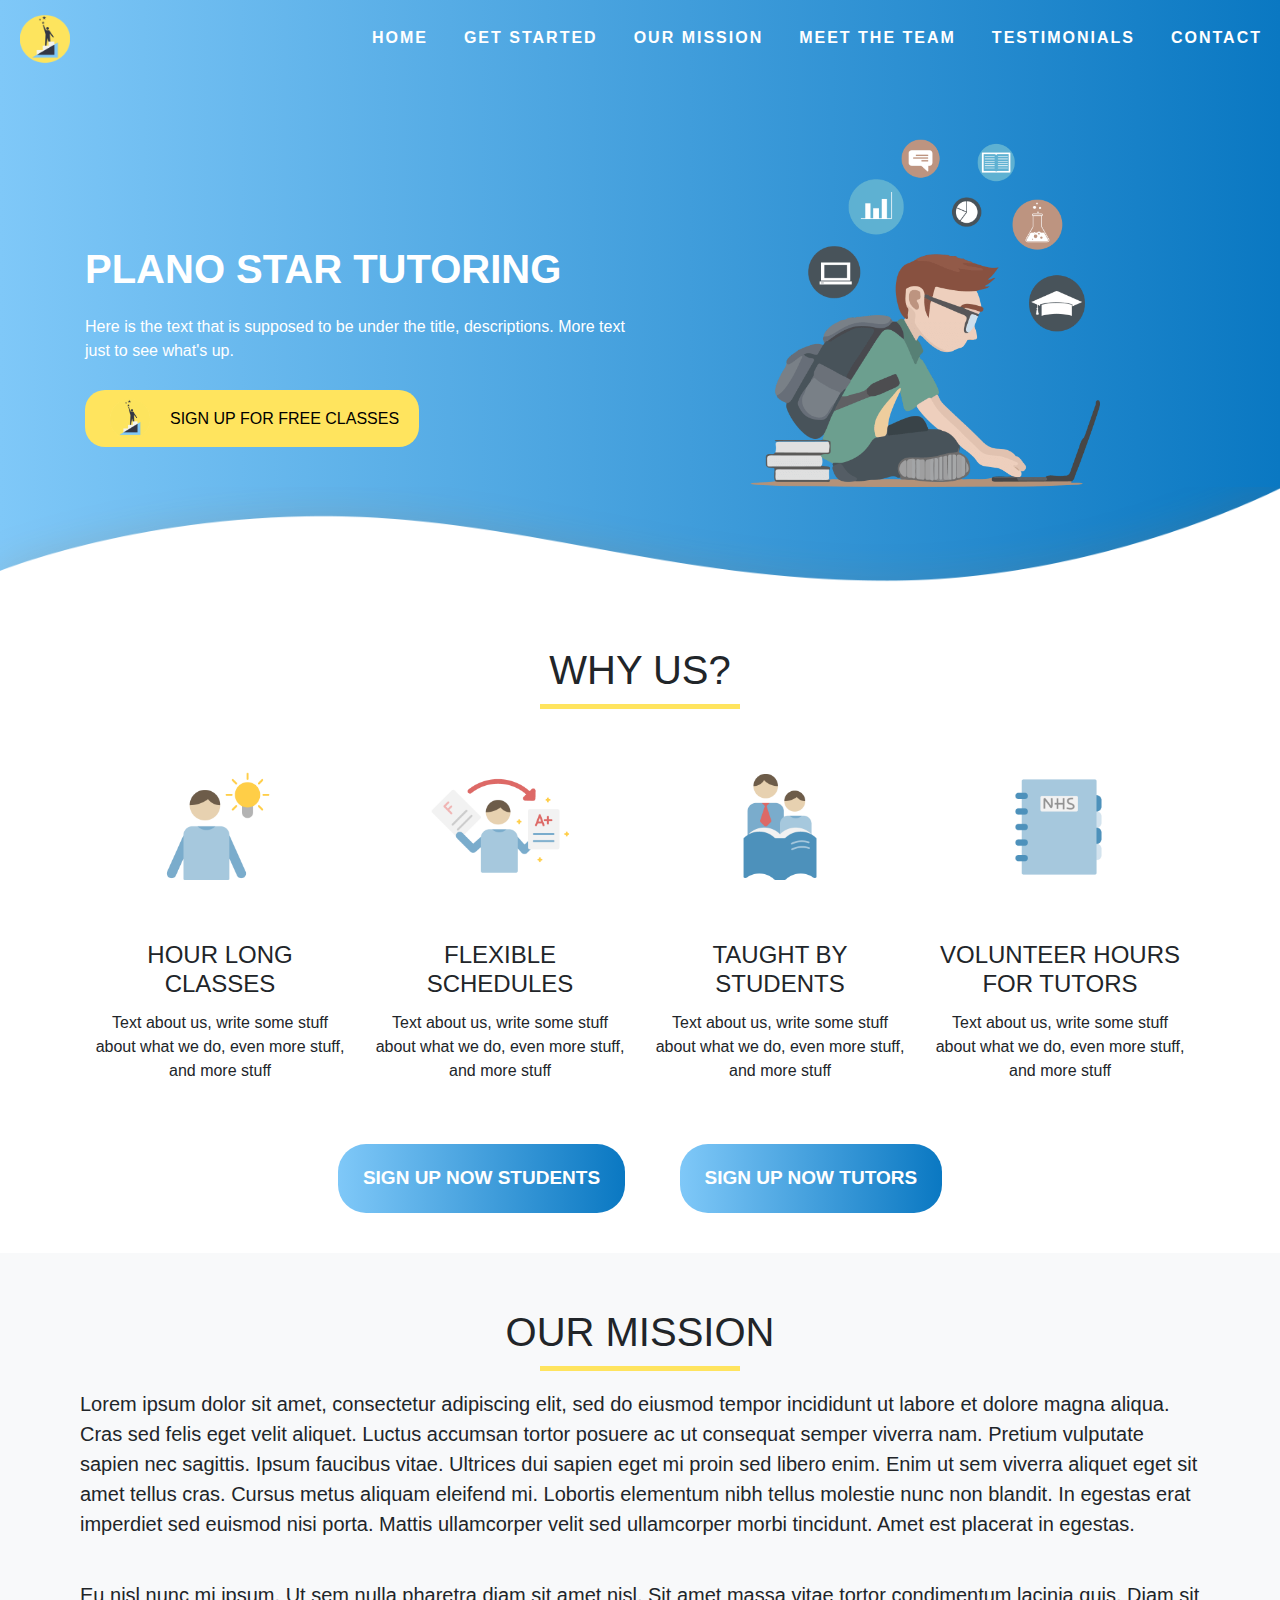
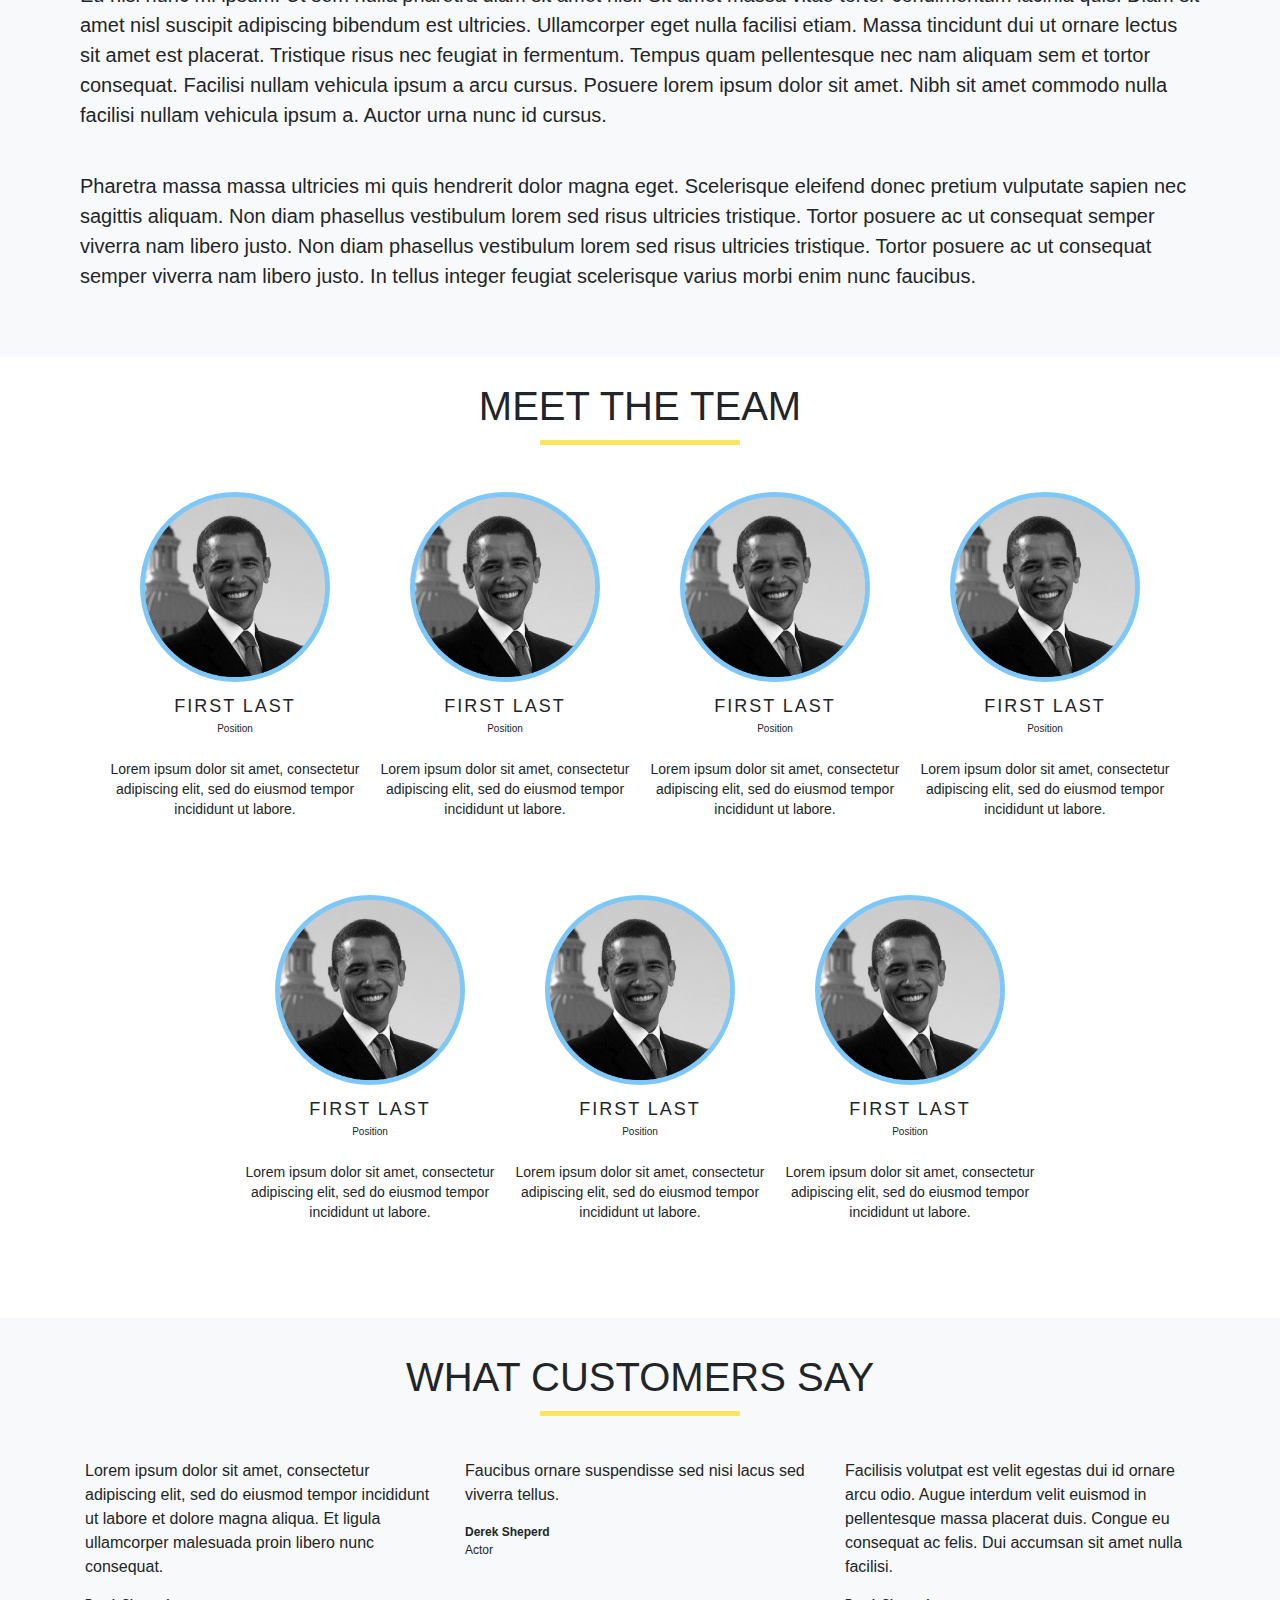
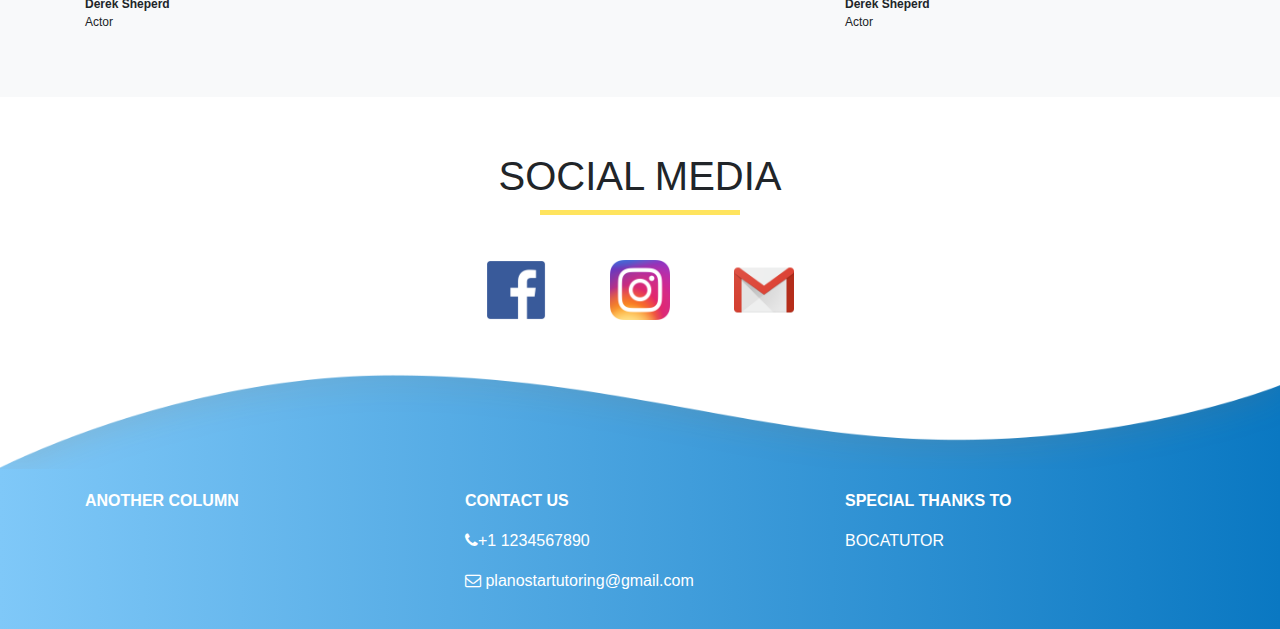
==== site1/index.html @ ea1261ff "rounded signup button" ====
<!DOCTYPE html>
<html>
<head>
	<title> Home | Plano Star Tutoring</title>
	<link rel="stylesheet" href="style.css">
	<link rel="stylesheet" href="https://stackpath.bootstrapcdn.com/bootstrap/4.5.0/css/bootstrap.min.css">
	<script src="https://code.jquery.com/jquery-3.5.1.slim.min.js"></script>
	<script src="https://cdn.jsdelivr.net/npm/popper.js@1.16.0/dist/umd/popper.min.js"></script>
	<script src="https://stackpath.bootstrapcdn.com/bootstrap/4.5.0/js/bootstrap.min.js"></script>
	<link rel="stylesheet" href="https://stackpath.bootstrapcdn.com/font-awesome/4.7.0/css/font-awesome.min.css">
  </head>
<body>
	<section id="nav-bar">
		<nav class="navbar navbar-expand-lg navbar-light bg-light">
  		<a class="navbar-brand" href="index.html"><img src="f_favicon_transparent.png"></a>
 		<button class="navbar-toggler" type="button" data-toggle="collapse" data-target="#navbarNav" aria-controls="navbarNav" aria-expanded="false" aria-label="Toggle navigation">
    		<i class="fa fa-bars"></i>
  		</button>
 	 	<div class="collapse navbar-collapse" id="navbarNav">
    	<ul class="navbar-nav ml-auto">
      		<li class="nav-item">
        	<a class="nav-link" href="index.html">HOME</a>
      		</li>
      		<li class="nav-item">
        	<a class="nav-link" href="#services">GET STARTED</a>
      		</li>
      		<!--
      		<li class="nav-item">
        	<a class="nav-link" href="#">STUDENTS</a>
      		</li>
      	-->
      		<li class="nav-item">
        	<a class="nav-link" href="#mission">OUR MISSION</a>
      		</li>
      		<li class="nav-item">
        	<a class="nav-link" href="#team">MEET THE TEAM</a>
      		</li>
      		<li class="nav-item">
        	<a class="nav-link" href="#testimonials">TESTIMONIALS</a>
      		</li>
      		<li class="nav-item">
        	<a class="nav-link" href="#social-media">CONTACT</a>
      		</li>
    	</ul>
  		</div>
  	</nav>
	</section>
	<!-- banner section-->
	<section id="banner">
		<div class="container">
		<div class="row">
		<div class="col-md-6">
			<p class="promo-title">PLANO STAR TUTORING</p>
			<p> Here is the text that is supposed to be under the title, descriptions. More text just to see what's up.</p>
			<div id="signup">
			<a href="https://forms.gle/LzxrDSzpemSyEeQ37" target="_blank"><img src="f_favicon_transparent.png" class="play-btn">SIGN UP FOR FREE CLASSES</a>
		</div>
		</div>
		<div class="col-md text-center">
		<img src="banner_pic.png" class="img-fluid"> 
		</div>
		</div>
		</div>

		<img src="wave_image_3.png" class="bottom-img">
	</section>
	<!--what we do section-->
	<section id="services"> 
		<div class="container text-center">
		<h1 class="title"> WHY US? </h1>
			<div class="row text-center">
				<div class="col-md services">
					<img src="Lightbulb.png" class="service-img"></a>
					<h4>Hour Long Classes</h4>
					<p> Text about us, write some stuff about what we do, even more stuff, and more stuff </p>
				</div>
				<div class="col-md services">
					<img src="F-to-A-Test.png" class="service-img"></a>
					<h4> Flexible Schedules</h4>
					<p> Text about us, write some stuff about what we do, even more stuff, and more stuff </p>
				</div>
				<div class="col-md services">
					<img src="Reading.png" class="service-img"></a>
					<h4>Taught by students</h4>
					<p> Text about us, write some stuff about what we do, even more stuff, and more stuff </p>
				</div>
				<div class="col-md services">
					<img src="Clean-Binder.png" class="service-img"></a>
					<h4>volunteer hours FOR TUTORS</h4>
					<p> Text about us, write some stuff about what we do, even more stuff, and more stuff </p>
				</div>
			</div>
			<!--
			<div class="forms">
			<a href="https://forms.gle/LzxrDSzpemSyEeQ37">SIGN UP NOW STUDENTS</a>
			<a href="https://forms.gle/LzxrDSzpemSyEeQ37">SIGN UP NOW TUTORS</a>
		</div>
	-->
			<button type="button" class="btn btn-primary" onclick="window.open('https://forms.gle/LzxrDSzpemSyEeQ37','_blank')">SIGN UP NOW STUDENTS</button>
			<button type="button" class="btn btn-primary" onclick="window.open('https://forms.gle/LzxrDSzpemSyEeQ37','_blank')">SIGN UP NOW TUTORS</button>
		</div>
	</section>
	<!-- OUR MISSION-->
	<section id="mission">
		<div class="container">
			<h1 class="title text-center"> OUR MISSION </h1>
		</div>		
				<p class="mission-text">Lorem ipsum dolor sit amet, consectetur adipiscing elit, sed do eiusmod tempor incididunt ut labore et dolore magna aliqua. Cras sed felis eget velit aliquet. Luctus accumsan tortor posuere ac ut consequat semper viverra nam. Pretium vulputate sapien nec sagittis. Ipsum faucibus vitae. Ultrices dui sapien eget mi proin sed libero enim. Enim ut sem viverra aliquet eget sit amet tellus cras. Cursus metus aliquam eleifend mi. Lobortis elementum nibh tellus molestie nunc non blandit. In egestas erat imperdiet sed euismod nisi porta. Mattis ullamcorper velit sed ullamcorper morbi tincidunt. Amet est placerat in egestas.</p>
				<p class="mission-text">Eu nisl nunc mi ipsum. Ut sem nulla pharetra diam sit amet nisl. Sit amet massa vitae tortor condimentum lacinia quis. Diam sit amet nisl suscipit adipiscing bibendum est ultricies. Ullamcorper eget nulla facilisi etiam. Massa tincidunt dui ut ornare lectus sit amet est placerat. Tristique risus nec feugiat in fermentum. Tempus quam pellentesque nec nam aliquam sem et tortor consequat. Facilisi nullam vehicula ipsum a arcu cursus. Posuere lorem ipsum dolor sit amet. Nibh sit amet commodo nulla facilisi nullam vehicula ipsum a. Auctor urna nunc id cursus.  </p>
				<p class="mission-text">Pharetra massa massa ultricies mi quis hendrerit dolor magna eget. Scelerisque eleifend donec pretium vulputate sapien nec sagittis aliquam. Non diam phasellus vestibulum lorem sed risus ultricies tristique. Tortor posuere ac ut consequat semper viverra nam libero justo. Non diam phasellus vestibulum lorem sed risus ultricies tristique. Tortor posuere ac ut consequat semper viverra nam libero justo. In tellus integer feugiat scelerisque varius morbi enim nunc faucibus.</p>
		</div>
	</section>
<!-- meet the team-->
<section id="team">
	<div class="container">
		<div class="wrapper">
		<h1 class="title text-center"> MEET THE TEAM</h1>
		<br>
		<div class="our_team">
			<div class="team_member">
			<div class="member_img">
				<img src="temp_member1.png" width="150px" height="150px" alt="team member: Obama">
				<div class="social_media">
					<div class="item"><i class="fa fa-google"></i></div>
					<div class="item"><i class="fa fa-facebook"></i></div>
					<div class="item"><i class="fa fa-instagram"></i></div>
				</div>
				</div>
				<h3> First Last </h3>
				<span> Position </span>
				<p>Lorem ipsum dolor sit amet, consectetur adipiscing elit, sed do eiusmod tempor incididunt ut labore. </p>
			</div>
			<div class="team_member">
			<div class="member_img">
				<img src="temp_member1.png" width="150px" height="150px" alt="team member: Obama">
				<div class="social_media">
					<div class="item"><i class="fa fa-google"></i></div>
					<div class="item"><i class="fa fa-facebook"></i></div>
					<div class="item"><i class="fa fa-instagram"></i></div>
				</div>
				</div>
				<h3> First Last </h3>
				<span> Position </span>
				<p>Lorem ipsum dolor sit amet, consectetur adipiscing elit, sed do eiusmod tempor incididunt ut labore. </p>
			</div>
			<div class="team_member">
			<div class="member_img">
				<img src="temp_member1.png" width="150px" height="150px" alt="team member: Obama">
				<div class="social_media">
					<div class="item"><i class="fa fa-google"></i></div>
					<div class="item"><i class="fa fa-facebook"></i></div>
					<div class="item"><i class="fa fa-instagram"></i></div>
				</div>
				</div>
				<h3> First Last </h3>
				<span> Position </span>
				<p>Lorem ipsum dolor sit amet, consectetur adipiscing elit, sed do eiusmod tempor incididunt ut labore. </p>
			</div>
			<div class="team_member">
			<div class="member_img">
				<img src="temp_member1.png" width="150px" height="150px" alt="team member: Obama">
				<div class="social_media">
					<div class="item"><i class="fa fa-google"></i></div>
					<div class="item"><i class="fa fa-facebook"></i></div>
					<div class="item"><i class="fa fa-instagram"></i></div>
				</div>
				</div>
				<h3> First Last </h3>
				<span> Position </span>
				<p>Lorem ipsum dolor sit amet, consectetur adipiscing elit, sed do eiusmod tempor incididunt ut labore. </p>
			</div>
		</div>
		<div class="our_team">
			<div class="team_member">
			<div class="member_img">
				<img src="temp_member1.png" width="150px" height="150px" alt="team member: Obama">
				<div class="social_media">
					<div class="item"><i class="fa fa-google"></i></div>
					<div class="item"><i class="fa fa-facebook"></i></div>
					<div class="item"><i class="fa fa-instagram"></i></div>
				</div>
				</div>
				<h3> First Last </h3>
				<span> Position </span>
				<p>Lorem ipsum dolor sit amet, consectetur adipiscing elit, sed do eiusmod tempor incididunt ut labore. </p>
			</div>
			<div class="team_member">
			<div class="member_img">
				<img src="temp_member1.png" width="150px" height="150px" alt="team member: Obama">
				<div class="social_media">
					<div class="item"><i class="fa fa-google"></i></div>
					<div class="item"><i class="fa fa-facebook"></i></div>
					<div class="item"><i class="fa fa-instagram"></i></div>
				</div>
				</div>
				<h3> First Last </h3>
				<span> Position </span>
				<p>Lorem ipsum dolor sit amet, consectetur adipiscing elit, sed do eiusmod tempor incididunt ut labore. </p>
			</div>
			<div class="team_member">
			<div class="member_img">
				<img src="temp_member1.png" width="150px" height="150px" alt="team member: Obama">
				<div class="social_media">
					<div class="item"><i class="fa fa-google"></i></div>
					<div class="item"><i class="fa fa-facebook"></i></div>
					<div class="item"><i class="fa fa-instagram"></i></div>
				</div>
				</div>
				<h3> First Last </h3>
				<span> Position </span>
				<p>Lorem ipsum dolor sit amet, consectetur adipiscing elit, sed do eiusmod tempor incididunt ut labore. </p>
			</div>
		</div>
	</div>
</div>
</section>

<!--TESTIMONIALS-->
	<section id="testimonials">
		<div class="container">
			<h1 class="title text-center"> WHAT CUSTOMERS SAY </h1>
			<div class="row">
			<div class="col-md-4 testimonials">
				<p> Lorem ipsum dolor sit amet, consectetur adipiscing elit, sed do eiusmod tempor incididunt ut labore et dolore magna aliqua. Et ligula ullamcorper malesuada proin libero nunc consequat.</p>
				<p class="details"><b> Derek Sheperd</b><br> Actor</p>
			</div>
			<div class="col-md-4 testimonials">
				<p> Faucibus ornare suspendisse sed nisi lacus sed viverra tellus.</p>
				<p class="details"><b> Derek Sheperd</b><br> Actor</p>
			</div>
			<div class="col-md-4 testimonials">
				<p> Facilisis volutpat est velit egestas dui id ornare arcu odio. Augue interdum velit euismod in pellentesque massa placerat duis. Congue eu consequat ac felis. Dui accumsan sit amet nulla facilisi. </p>
				<p class="details"><b> Derek Sheperd</b><br> Actor</p>
			</div>
		</div>
		</div>
	</section>
<!-- Social section-->
<section id="social-media">
	<div class="container text-center">
		<h1 class="title text-center"> SOCIAL MEDIA </h1>
		<div class="social-icons">
			<a href="#"><img src="facebook.png"></a>
			<a href="https://www.instagram.com/planostartutoring/"><img src="instagram.png"></a>
			<a href="mailto:planostartutoring@gmail.com"><img src="gmail.png"></a>
		</div>
	</div>
</section>

<!-- footer section-->
<section id="footer">
<img src="wave_image_4.png" class="footer-img">
	<div class="container">
		<div class="row">
			<div class="col-md-4 footer-box">
				<p><b> ANOTHER COLUMN </b></p>
				<!--<img src="f_favicon_transparent.png"> <p style="display:inline-block; font-size: 19px; font-weight: 600;"></p>-->
			</div>
			<div class="col-md-4 footer-box">
				<p><b>CONTACT US</b></p>
				<p><i class="fa fa-phone"></i>+1 1234567890</p>
				<p><i class="fa fa-envelope-o"></i><a href="mailto:planostartutoring@gmail.com"> planostartutoring@gmail.com</a></p>
			</div>
			<div class="col-md-4 footer-box">
				<p><b>SPECIAL THANKS TO</b></p>
				<p><a href="https://bocatutor.me">BOCATUTOR</a></p>
			</div>
		</div>
	</div>
	
</section>

</body>
<!-- js  to close the navbar after clicking-->
<script>
        $('.navbar-collapse a').click(function(){
            $(".navbar-collapse").collapse('hide');
        });
    </script>
</html>
---- site1/style.css ----
*{
	margin: 0;
	padding: 0;
	box-sizing: border-box;
}

body{
	font-family: sans-serif;
}
#nav-bar{
	position: sticky;
	top:0; 
	z-index: 10; 
}
.navbar{
	background-image: linear-gradient(to right, #7fc8f8, #0a78c2);
	padding: 0 !important; 
}

.navbar-brand img{
	height: 65px;
	width: 70px;
	padding-left: 20px; 
	padding-top: 10px; 
	padding-bottom: 5px; 
}

.navbar-nav li{
	padding: 0 10px;
}
.navbar-nav li a{
	color: #fff !important; 
	font-weight: 600; 
	letter-spacing: 2px; 
	float: right; 
	text-align: left; 
}
.navbar-nav li a:hover{
	background-color: #333745;
	padding: 15px;  
}
.fa-bars{
	color: #ffe45e; 
	font-size: 30px !important;
}
.navbar-toggler
{
	outline: none !important; 
}
/*--banner*/
#signup a{
	border-radius: 20px; 
}
#banner{
	background-image: linear-gradient(to right, #7fc8f8, #0a78c2);
	color: #fff; 
	padding-top: 5%;
}
.promo-title{
	font-size: 40px;
	font-weight: 600; 
	margin-top: 100px; 
}
.play-btn{
	width: 40px;
	margin: 20px; 
	background-color: #ffe45e; 
}
#banner a {
	color: #000; 
	text-decoration: none; 
	background-color: #ffe45e;
	padding-left: 5px;
	padding-right: 20px; 
	padding-top: 20px; 
	padding-bottom: 20px; 
}
.bottom-img{
	width: 100%; 
}
.img-fluid{
	width: 350px;
}
/* services */
#services{
	padding: 40px 80px;
}
.service-img{
	width: 170px;
	height: 170px; 
	margin-top: 20px;
}
.services{
	padding:20px;

}
.services h4{
	padding: 4px; 
	margin-top: 25px;
	text-transform: uppercase;
}
.title::before{
	content: ' '; 
	background: #ffe45e;
	height: 5px; 
	width: 200px; 
	margin-left: auto; 
	margin-right: auto; 
	display: block; 
	transform: translateY(63px);
}
#services .btn-primary{
	box-shadow: none; 
	padding: 20px 25px; 
	margin-left: 25px;
	margin-right: 25px; 
	margin-top: 25px;
	border: none;
	border-radius: 28px; 
	font-weight: 600;
	font-size: 19px;
	background-image: linear-gradient(to right, #7fc8f8, #0a78c2);
}
/*our mission section*/
#mission{
	background: #f8f9fa;
	padding-bottom: 50px; 
	padding-top: 50px; 

}
.mission-text{
	padding-top: 25px;
	font-size: 20px;
	padding-left: 80px;
	padding-right: 80px; 
}

/**testimonials section*/
#testimonials{
	margin: 50px 0;	
	padding-top: 30px;
	background-color: #f8f9fa; 
}

.testimonials{
	margin-top: 50px; 
	margin-bottom: 50px; 
}
.details{
	font-size: 12px;
}

/* Meet the team section */
.wrapper{
	margin-top: 20px; 
	text-align: center;
}
.wrapper .our_team {
	display: flex;
	width: auto; 
	justify-content: center; 
	background: #fff;
	padding: 20px 10px;
	flex-wrap: wrap;
}
.wrapper .our_team .team_member{
	width: 250px; 
	margin: 10px; 
}
.wrapper .our_team .team_member .member_img{
	background: #7dc8f8;
	max-width: 190px; 
	width: 100%; 
	height: 190px; 
	margin: 0 auto;
	border-radius: 50%; 
	padding: 5px;
	cursor: pointer;
	position: relative;

}
.wrapper .our_team .team_member .member_img img{
	width: 100%; 
	height: 100%;
	
}

.wrapper .our_team .team_member h3{
	text-transform: uppercase;
	font-size: 18px; 
	line-height: 18px; 
	letter-spacing: 2px; 
	margin: 15px 0 0;
}
.wrapper .our_team .team_member span{
	font-size: 10px;
}

.wrapper .our_team .team_member p{
	margin-top: 20px; 
	font-size: 14px;
	line-height: 20px; 	
}
.wrapper .our_team .team_member .social_media
{
	position: absolute;
	top: 5px;
	left: 5px;
	width: 95%; 
	height: 95%; 
	background: rgba(0,0,0,0.65);
	border-radius: 50%; 
	display: flex; 
	justify-content: center; 
	align-items: center; 
	transform: scale(0);
	transition: all 0.5s ease; 
}
.wrapper .our_team .team_member .social_media .item{
	margin: 0 10px; 
}
.wrapper .our_team .team_member .social_media .item i{
	color: white;
	font-size: 20px; 
}
.wrapper .our_team .team_member .member_img:hover .social_media{
	transform: scale(1);
}

/** SOCIAL media section */
#social-media{
}
#social-media p{
	font-size: 36px; 
	font-weight: 600; 
	margin-bottom: 30px; 
}
.social-icons{
	margin-top: 60px; 
	margin-bottom: 35px;
}
.social-icons img{
	margin-left: 30px; 
	margin-right: 30px; 
	width: 60px; 
	height: 60px;
	transition: 0.5s; 
}
.social-icons a:hover img{
	transform: translateY(-10px);
}

/**footer*/
#footer{
	background-image: linear-gradient(to right, #7fc8f8, #0a78c2);
	color: #fff; 
}
.footer-img{
	width: 100%;
}

.footer-box{
	padding: 20px;
}

.footer-box img{
	width: 50px; 
	margin-bottom: 20px: 
}
.footber-box .fa{
	margin-right: 8px; 
	font-size: 25px; 
	height: 40px; 
	width: 40px; 
	text-align: center; 
	padding-top: 7px;
	border-radius: 2px; 
	background-image: linear-gradient(to right, #7fc8f8, #0a78c2);
}
.footer-box a{
	text-decoration: none; 
	color: #fff;
}
.footer-box a:hover{
	font-weight: bold;
}
/*
.forms{
	margin-top: 20px;
	margin-bottom: 30px;
}
.forms a{
	text-decoration: none; 
	color:#fff;
	padding: 20px 25px; 
	margin-left: 25px;
	margin-right: 25px; 
	margin-top: 25px;
	border: none;
	border-radius: 28px; 
	font-weight: 600;
	font-size: 19px;
	background-image: linear-gradient(to right, #7fc8f8, #0a78c2);

}
.forms a:hover{
	text-decoration: none; 
	color: #ffe45e; 

}
*/
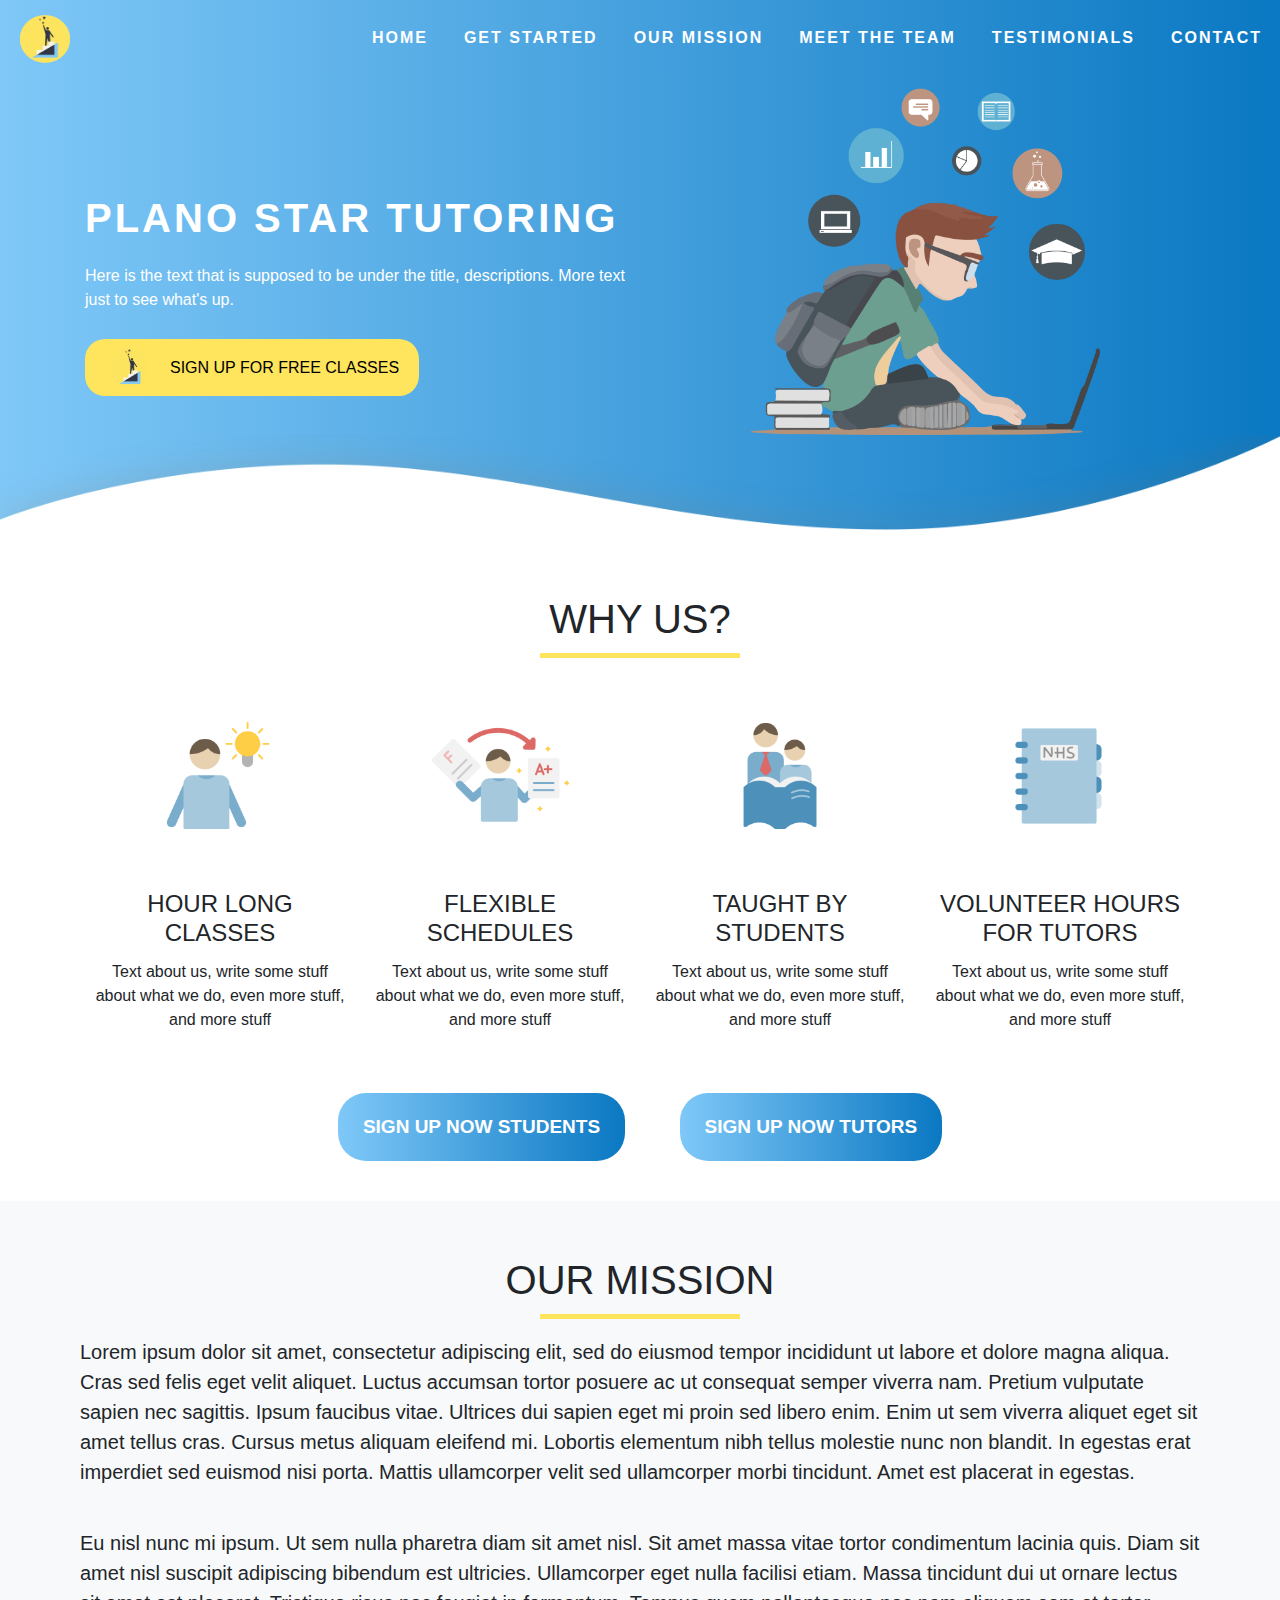
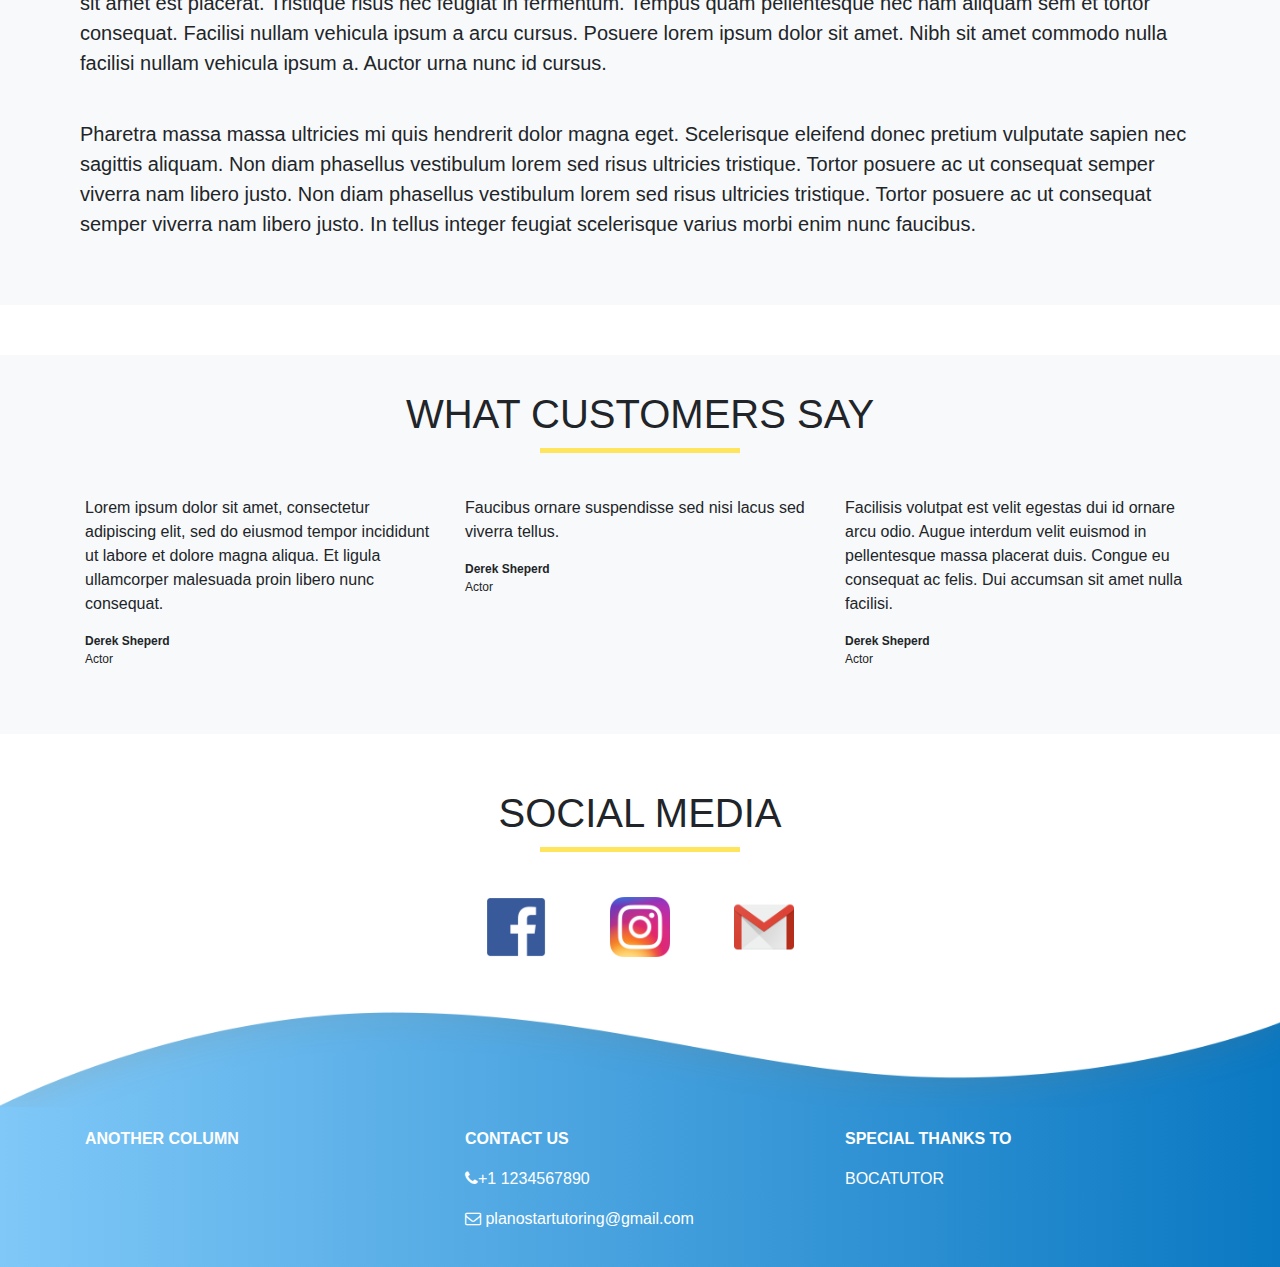
==== commit aa6d671e: "meet the team page" ====
--- a/site1/index.html
+++ b/site1/index.html
@@ -33,7 +33,7 @@
         	<a class="nav-link" href="#mission">OUR MISSION</a>
       		</li>
       		<li class="nav-item">
-        	<a class="nav-link" href="#team">MEET THE TEAM</a>
+        	<a class="nav-link" href="meet_the_team.html">MEET THE TEAM</a>
       		</li>
       		<li class="nav-item">
         	<a class="nav-link" href="#testimonials">TESTIMONIALS</a>
@@ -53,11 +53,11 @@
 			<p class="promo-title">PLANO STAR TUTORING</p>
 			<p> Here is the text that is supposed to be under the title, descriptions. More text just to see what's up.</p>
 			<div id="signup">
-			<a href="https://forms.gle/LzxrDSzpemSyEeQ37" target="_blank"><img src="f_favicon_transparent.png" class="play-btn">SIGN UP FOR FREE CLASSES</a>
+			<a href="https://forms.gle/AvK1aUkBKzToAaWbA" target="_blank"><img src="f_favicon_transparent.png" class="play-btn">SIGN UP FOR FREE CLASSES</a>
 		</div>
 		</div>
 		<div class="col-md text-center">
-		<img src="banner_pic.png" class="img-fluid"> 
+		<img src="banner_pic.png" width="350px"> 
 		</div>
 		</div>
 		</div>
@@ -96,7 +96,7 @@
 			<a href="https://forms.gle/LzxrDSzpemSyEeQ37">SIGN UP NOW TUTORS</a>
 		</div>
 	-->
-			<button type="button" class="btn btn-primary" onclick="window.open('https://forms.gle/LzxrDSzpemSyEeQ37','_blank')">SIGN UP NOW STUDENTS</button>
+			<button type="button" class="btn btn-primary" onclick="window.open('https://forms.gle/AvK1aUkBKzToAaWbA','_blank')">SIGN UP NOW STUDENTS</button>
 			<button type="button" class="btn btn-primary" onclick="window.open('https://forms.gle/LzxrDSzpemSyEeQ37','_blank')">SIGN UP NOW TUTORS</button>
 		</div>
 	</section>
@@ -111,6 +111,7 @@
 		</div>
 	</section>
 <!-- meet the team-->
+<!--
 <section id="team">
 	<div class="container">
 		<div class="wrapper">
@@ -214,6 +215,7 @@
 	</div>
 </div>
 </section>
+-->
 
 <!--TESTIMONIALS-->
 	<section id="testimonials">
@@ -269,12 +271,18 @@
 	</div>
 	
 </section>
-
 </body>
 <!-- js  to close the navbar after clicking-->
 <script>
         $('.navbar-collapse a').click(function(){
             $(".navbar-collapse").collapse('hide');
         });
-    </script>
+        var $slider = document.getElementById('slider');
+
+		$toggle.addEventListener('click', function() {
+    	var isOpen = $slider.classList.contains('slide-in');
+
+    	$slider.setAttribute('class', isOpen ? 'slide-out' : 'slide-in');
+		});
+</script>
 </html>--- a/site1/style.css
+++ b/site1/style.css
@@ -54,11 +54,12 @@
 #banner{
 	background-image: linear-gradient(to right, #7fc8f8, #0a78c2);
 	color: #fff; 
-	padding-top: 5%;
+	padding-top: 1%;
 }
 .promo-title{
 	font-size: 40px;
 	font-weight: 600; 
+	letter-spacing: 3px;
 	margin-top: 100px; 
 }
 .play-btn{
@@ -78,9 +79,7 @@
 .bottom-img{
 	width: 100%; 
 }
-.img-fluid{
-	width: 350px;
-}
+
 /* services */
 #services{
 	padding: 40px 80px;
@@ -154,6 +153,7 @@
 .wrapper{
 	margin-top: 20px; 
 	text-align: center;
+	margin-bottom: 20px;
 }
 .wrapper .our_team {
 	display: flex;
@@ -284,38 +284,57 @@
 .footer-box a:hover{
 	font-weight: bold;
 }
-/*
-.forms{
-	margin-top: 20px;
-	margin-bottom: 30px;
-}
-.forms a{
-	text-decoration: none; 
-	color:#fff;
-	padding: 20px 25px; 
-	margin-left: 25px;
-	margin-right: 25px; 
-	margin-top: 25px;
-	border: none;
-	border-radius: 28px; 
-	font-weight: 600;
-	font-size: 19px;
-	background-image: linear-gradient(to right, #7fc8f8, #0a78c2);
-
-}
-.forms a:hover{
-	text-decoration: none; 
-	color: #ffe45e; 
-
-}
-*/
-
-
-
-
-
-
-
-
-
-
+
+/** sliding in text on meet the team**/
+#slider {
+    position: absolute;
+    transform: translateX(-100%);
+    -webkit-transform: translateX(-100%);
+}
+
+.slide-in {
+    animation: slide-in 0.5s forwards;
+    -webkit-animation: slide-in 0.5s forwards;
+}
+
+.slide-out {
+    animation: slide-out 0.5s forwards;
+    -webkit-animation: slide-out 0.5s forwards;
+}
+    
+@keyframes slide-in {
+    100% { transform: translateX(0%); }
+}
+
+@-webkit-keyframes slide-in {
+    100% { -webkit-transform: translateX(0%); }
+}
+    
+@keyframes slide-out {
+    0% { transform: translateX(0%); }
+    100% { transform: translateX(-100%); }
+}
+
+@-webkit-keyframes slide-out {
+    0% { -webkit-transform: translateX(0%); }
+    100% { -webkit-transform: translateX(-100%); }
+}
+
+/** meet the team 2.0**/
+.mem_name{
+	text-transform: uppercase;
+	font-size: 20px; 
+	line-height: 18px; 
+	letter-spacing: 2px; 
+	margin: 15px 0 10px;
+	color: #333745;
+}
+.mem_position {
+	font-weight: 10;
+	color: #333745;
+	letter-spacing: 8px; 
+}
+#meet_team 
+{
+	padding-bottom: 300px; 
+}
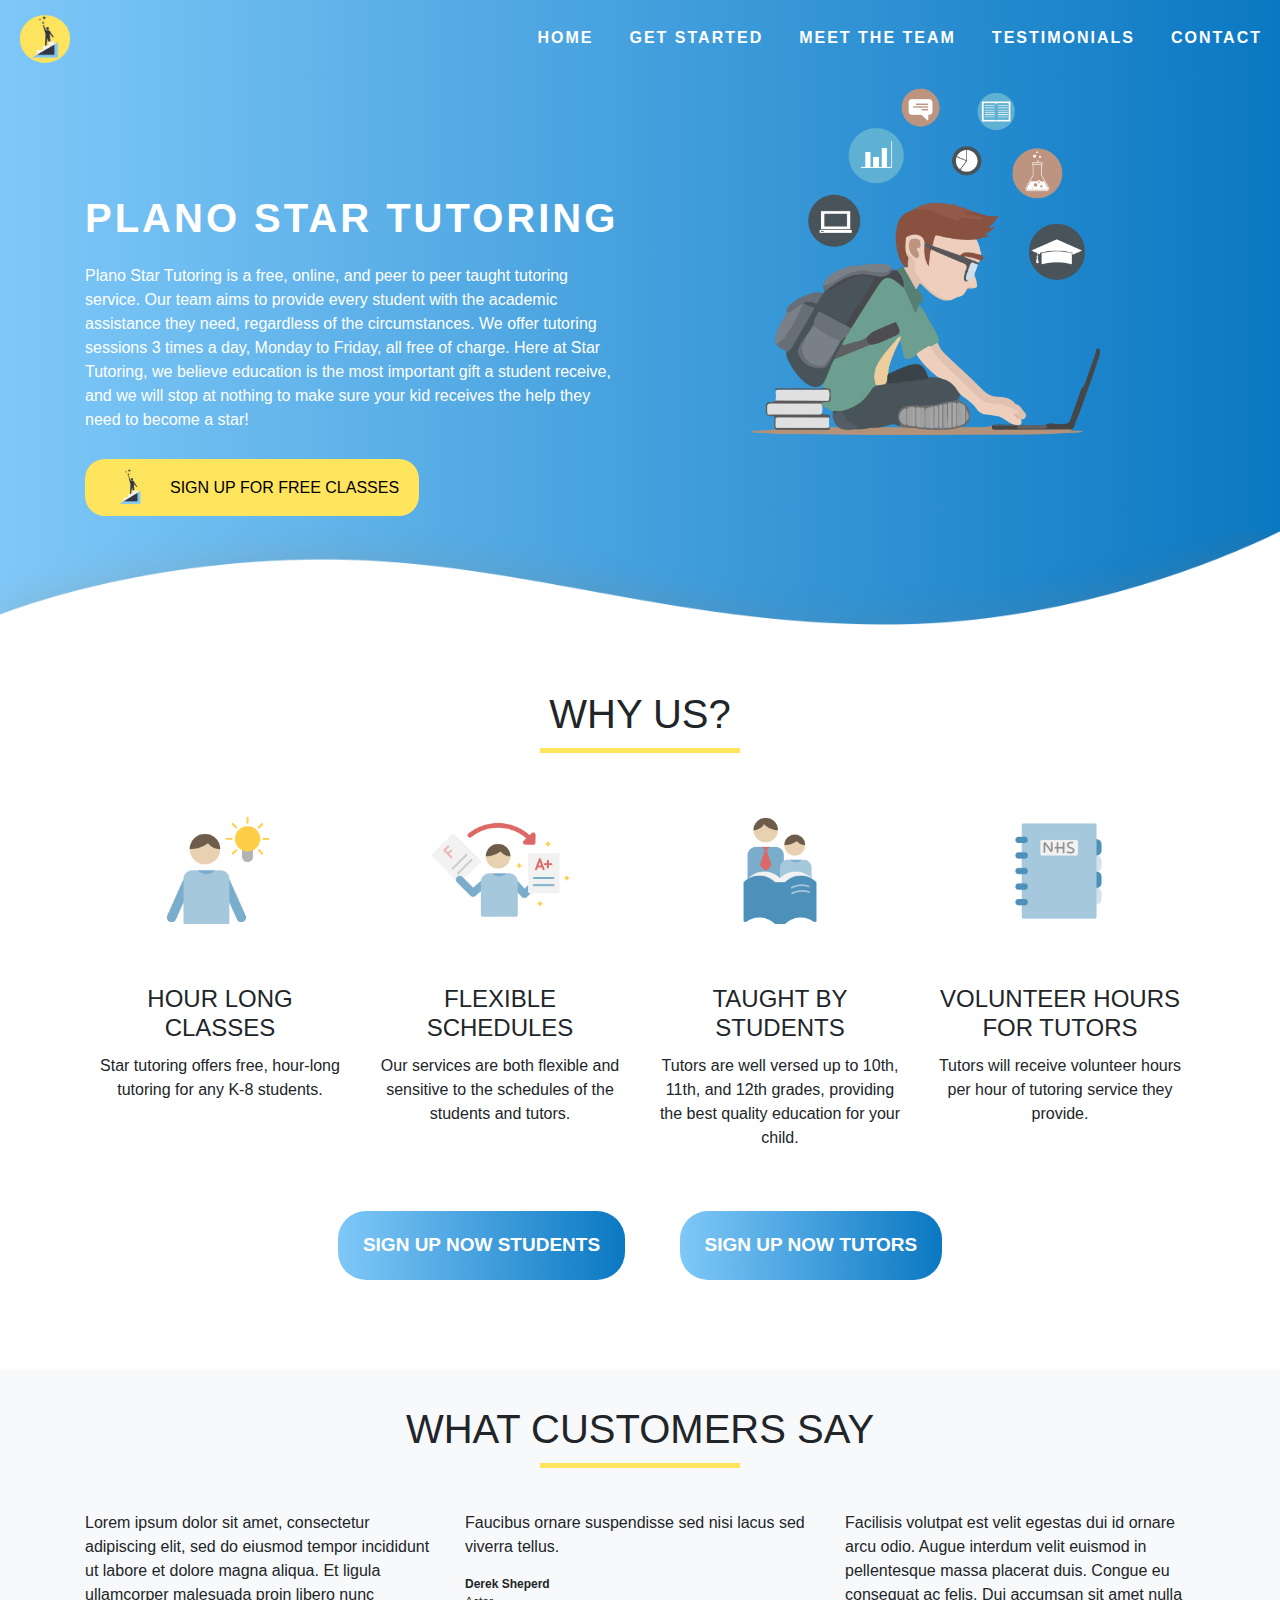
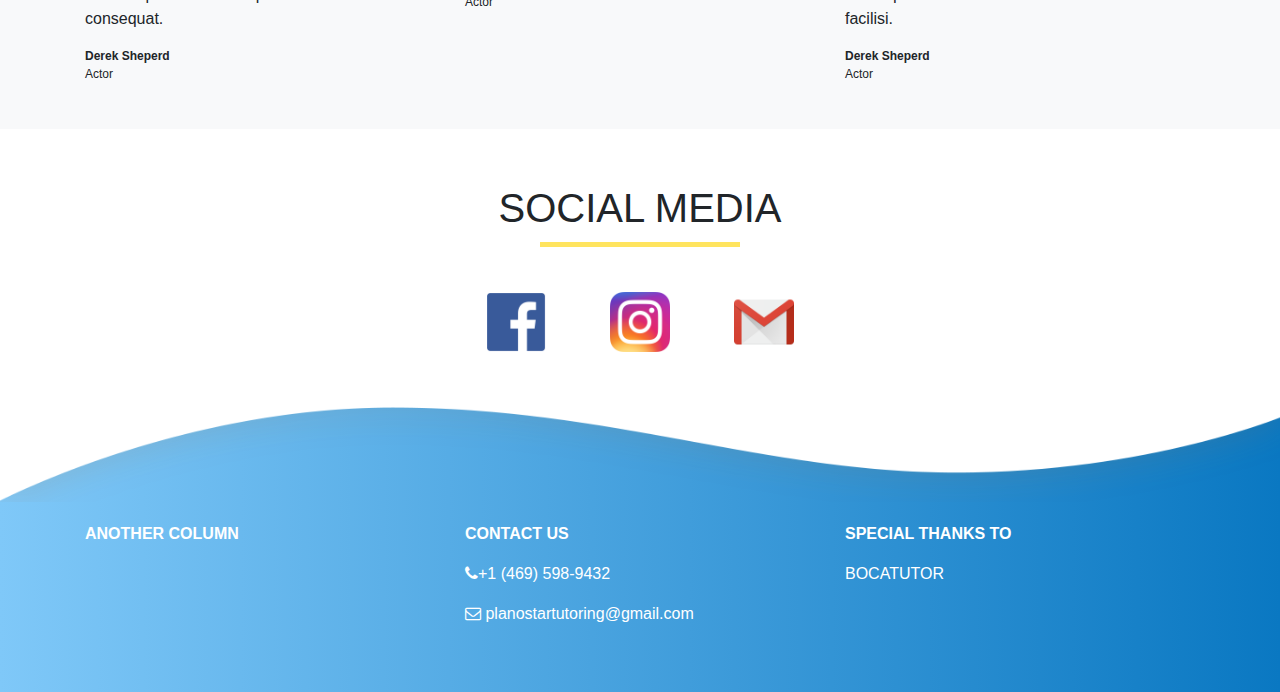
==== commit 41f176cd: "minor" ====
--- a/site1/index.html
+++ b/site1/index.html
@@ -30,9 +30,6 @@
       		</li>
       	-->
       		<li class="nav-item">
-        	<a class="nav-link" href="#mission">OUR MISSION</a>
-      		</li>
-      		<li class="nav-item">
         	<a class="nav-link" href="meet_the_team.html">MEET THE TEAM</a>
       		</li>
       		<li class="nav-item">
@@ -51,7 +48,7 @@
 		<div class="row">
 		<div class="col-md-6">
 			<p class="promo-title">PLANO STAR TUTORING</p>
-			<p> Here is the text that is supposed to be under the title, descriptions. More text just to see what's up.</p>
+			<p> Plano Star Tutoring is a free, online, and peer to peer taught tutoring service. Our team aims to provide every student with the academic assistance they need, regardless of the circumstances. We offer tutoring sessions 3 times a day, Monday to Friday, all free of charge. Here at Star Tutoring, we believe education is the most important gift a student receive, and we will stop at nothing to make sure your kid receives the help they need to become a star!</p>
 			<div id="signup">
 			<a href="https://forms.gle/AvK1aUkBKzToAaWbA" target="_blank"><img src="f_favicon_transparent.png" class="play-btn">SIGN UP FOR FREE CLASSES</a>
 		</div>
@@ -72,22 +69,22 @@
 				<div class="col-md services">
 					<img src="Lightbulb.png" class="service-img"></a>
 					<h4>Hour Long Classes</h4>
-					<p> Text about us, write some stuff about what we do, even more stuff, and more stuff </p>
+					<p> Star tutoring offers free, hour-long tutoring for any K-8 students.</p>
 				</div>
 				<div class="col-md services">
 					<img src="F-to-A-Test.png" class="service-img"></a>
 					<h4> Flexible Schedules</h4>
-					<p> Text about us, write some stuff about what we do, even more stuff, and more stuff </p>
+					<p> Our services are both flexible and sensitive to the schedules of the students and tutors. </p>
 				</div>
 				<div class="col-md services">
 					<img src="Reading.png" class="service-img"></a>
 					<h4>Taught by students</h4>
-					<p> Text about us, write some stuff about what we do, even more stuff, and more stuff </p>
+					<p> Tutors are well versed up to 10th, 11th, and 12th grades, providing the best quality education for your child. </p>
 				</div>
 				<div class="col-md services">
 					<img src="Clean-Binder.png" class="service-img"></a>
 					<h4>volunteer hours FOR TUTORS</h4>
-					<p> Text about us, write some stuff about what we do, even more stuff, and more stuff </p>
+					<p> Tutors will receive volunteer hours per hour of tutoring service they provide. </p>
 				</div>
 			</div>
 			<!--
@@ -97,19 +94,10 @@
 		</div>
 	-->
 			<button type="button" class="btn btn-primary" onclick="window.open('https://forms.gle/AvK1aUkBKzToAaWbA','_blank')">SIGN UP NOW STUDENTS</button>
-			<button type="button" class="btn btn-primary" onclick="window.open('https://forms.gle/LzxrDSzpemSyEeQ37','_blank')">SIGN UP NOW TUTORS</button>
-		</div>
-	</section>
-	<!-- OUR MISSION-->
-	<section id="mission">
-		<div class="container">
-			<h1 class="title text-center"> OUR MISSION </h1>
-		</div>		
-				<p class="mission-text">Lorem ipsum dolor sit amet, consectetur adipiscing elit, sed do eiusmod tempor incididunt ut labore et dolore magna aliqua. Cras sed felis eget velit aliquet. Luctus accumsan tortor posuere ac ut consequat semper viverra nam. Pretium vulputate sapien nec sagittis. Ipsum faucibus vitae. Ultrices dui sapien eget mi proin sed libero enim. Enim ut sem viverra aliquet eget sit amet tellus cras. Cursus metus aliquam eleifend mi. Lobortis elementum nibh tellus molestie nunc non blandit. In egestas erat imperdiet sed euismod nisi porta. Mattis ullamcorper velit sed ullamcorper morbi tincidunt. Amet est placerat in egestas.</p>
-				<p class="mission-text">Eu nisl nunc mi ipsum. Ut sem nulla pharetra diam sit amet nisl. Sit amet massa vitae tortor condimentum lacinia quis. Diam sit amet nisl suscipit adipiscing bibendum est ultricies. Ullamcorper eget nulla facilisi etiam. Massa tincidunt dui ut ornare lectus sit amet est placerat. Tristique risus nec feugiat in fermentum. Tempus quam pellentesque nec nam aliquam sem et tortor consequat. Facilisi nullam vehicula ipsum a arcu cursus. Posuere lorem ipsum dolor sit amet. Nibh sit amet commodo nulla facilisi nullam vehicula ipsum a. Auctor urna nunc id cursus.  </p>
-				<p class="mission-text">Pharetra massa massa ultricies mi quis hendrerit dolor magna eget. Scelerisque eleifend donec pretium vulputate sapien nec sagittis aliquam. Non diam phasellus vestibulum lorem sed risus ultricies tristique. Tortor posuere ac ut consequat semper viverra nam libero justo. Non diam phasellus vestibulum lorem sed risus ultricies tristique. Tortor posuere ac ut consequat semper viverra nam libero justo. In tellus integer feugiat scelerisque varius morbi enim nunc faucibus.</p>
-		</div>
-	</section>
+			<button type="button" class="btn btn-primary" onclick="window.open('https://forms.gle/3VUGSmKdpgirPS1k9','_blank')">SIGN UP NOW TUTORS</button>
+		</div>
+	</section>
+
 <!-- meet the team-->
 <!--
 <section id="team">
@@ -260,7 +248,7 @@
 			</div>
 			<div class="col-md-4 footer-box">
 				<p><b>CONTACT US</b></p>
-				<p><i class="fa fa-phone"></i>+1 1234567890</p>
+				<p><i class="fa fa-phone"></i>+1 (469) 598-9432</p>
 				<p><i class="fa fa-envelope-o"></i><a href="mailto:planostartutoring@gmail.com"> planostartutoring@gmail.com</a></p>
 			</div>
 			<div class="col-md-4 footer-box">
--- a/site1/style.css
+++ b/site1/style.css
@@ -285,7 +285,7 @@
 	font-weight: bold;
 }
 
-/** sliding in text on meet the team**/
+/** sliding in text on meet the team**//*
 #slider {
     position: absolute;
     transform: translateX(-100%);
@@ -318,7 +318,45 @@
 @-webkit-keyframes slide-out {
     0% { -webkit-transform: translateX(0%); }
     100% { -webkit-transform: translateX(-100%); }
-}
+}*/
+
+
+/** fading in text on meet the team at once**/
+#slider p {
+
+    -webkit-animation: fadein 2s; 
+       -moz-animation: fadein 2s; 
+        -ms-animation: fadein 2s; 
+         -o-animation: fadein 2s; 
+            animation: fadein 2s;
+}
+
+@keyframes fadein {
+    from { opacity: 0; }
+    to   { opacity: 1; }
+}
+
+ Firefox < 16 
+@-moz-keyframes fadein {
+    from { opacity: 0; }
+    to   { opacity: 1; }
+}
+
+@-webkit-keyframes fadein {
+    from { opacity: 0; }
+    to   { opacity: 1; }
+}
+
+@-ms-keyframes fadein {
+    from { opacity: 0; }
+    to   { opacity: 1; }
+}
+
+@-o-keyframes fadein {
+    from { opacity: 0; }
+    to   { opacity: 1; }
+}
+
 
 /** meet the team 2.0**/
 .mem_name{
@@ -332,9 +370,46 @@
 .mem_position {
 	font-weight: 10;
 	color: #333745;
-	letter-spacing: 8px; 
+	letter-spacing: 4px; 
 }
 #meet_team 
 {
-	padding-bottom: 300px; 
-}
+	padding-bottom: 30px; 
+}
+.row .col-md-4{
+	margin-bottom: 30px; 
+}
+.row .col-md-4 img{
+	display: block; 
+	margin: auto; 
+}
+.row .col-md-6 p{
+}
+/**
+.row .col-md-6 p{
+	width: 350px; 
+	text-align: center; 
+}
+*/
+@media only screen and (max-width: 900px) {
+  .row .col-md-4 img{
+    float: left; 
+  }
+
+  .row .col-md-6 p{
+  	max-width: 250px; 
+  }
+  .row .col-md-6{
+  	padding-bottom:30px; 
+  }
+}
+@media only screen and (min-device-width : 768px) and (max-device-width : 1024px) {
+	.row .col-md-6{
+  	padding-bottom: 300px; 
+  }
+}
+
+.team .title{
+	margin-top: 20px; 
+}
+
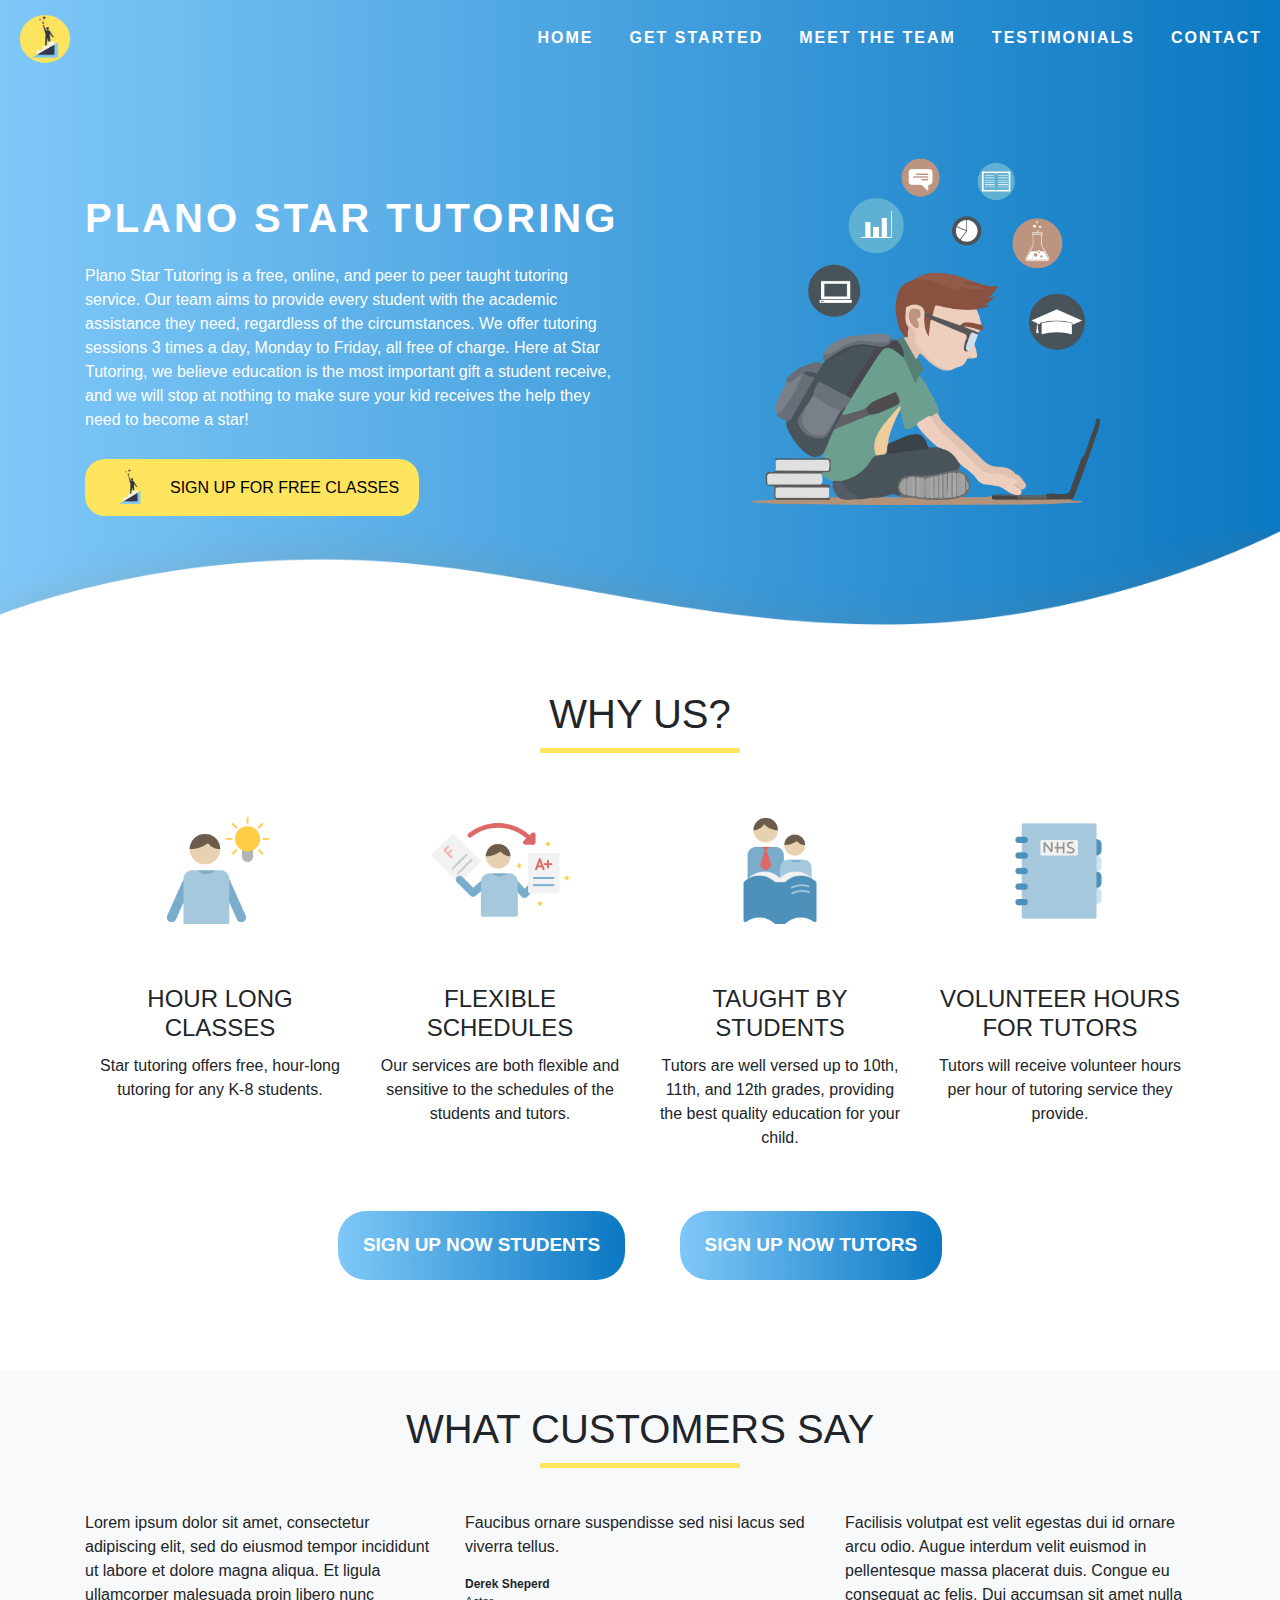
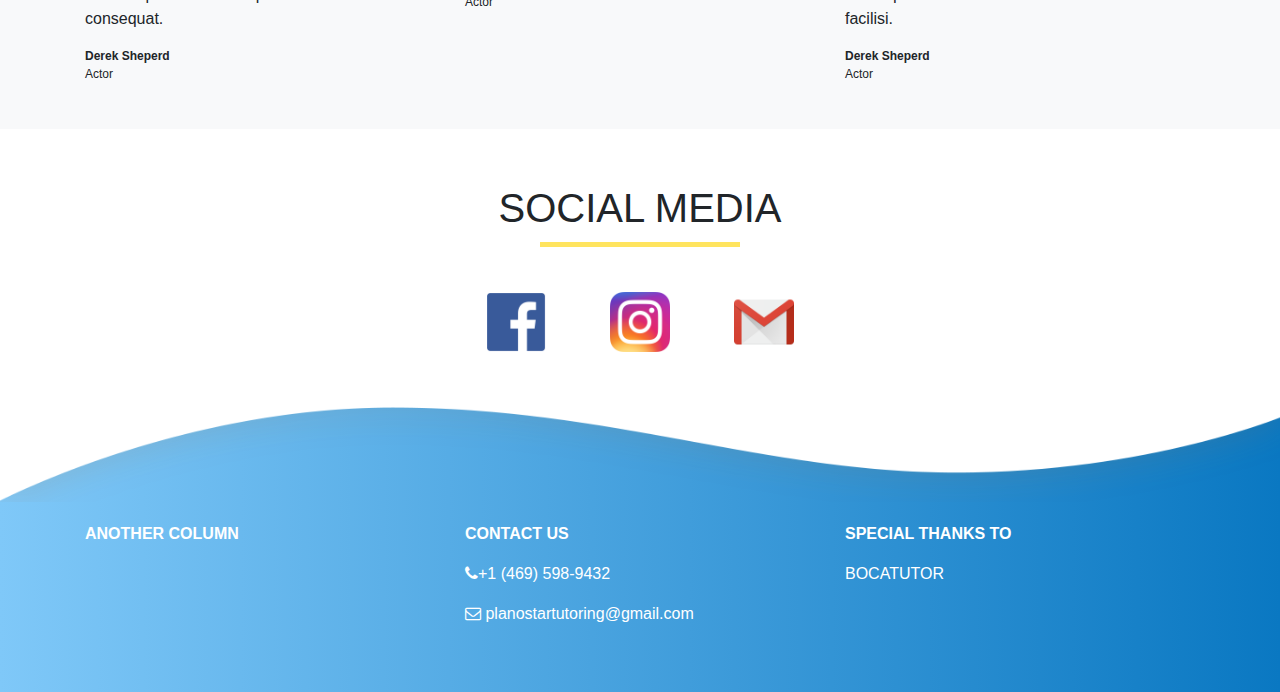
==== commit 07fd8634: "minor" ====
--- a/site1/index.html
+++ b/site1/index.html
@@ -54,7 +54,7 @@
 		</div>
 		</div>
 		<div class="col-md text-center">
-		<img src="banner_pic.png" width="350px"> 
+		<img src="banner_pic.png" width="350px" class="banner_pic"> 
 		</div>
 		</div>
 		</div>
--- a/site1/style.css
+++ b/site1/style.css
@@ -47,7 +47,8 @@
 {
 	outline: none !important; 
 }
-/*--banner*/
+
+/* banner*/
 #signup a{
 	border-radius: 20px; 
 }
@@ -75,6 +76,9 @@
 	padding-right: 20px; 
 	padding-top: 20px; 
 	padding-bottom: 20px; 
+}
+.banner_pic{
+	padding-top: 70px; 
 }
 .bottom-img{
 	width: 100%; 
@@ -393,11 +397,14 @@
 */
 @media only screen and (max-width: 900px) {
   .row .col-md-4 img{
-    float: left; 
+    float: center; 
   }
+  #signup {
+  	text-align: center;
+  }
 
   .row .col-md-6 p{
-  	max-width: 250px; 
+  	text-align: center;
   }
   .row .col-md-6{
   	padding-bottom:30px; 
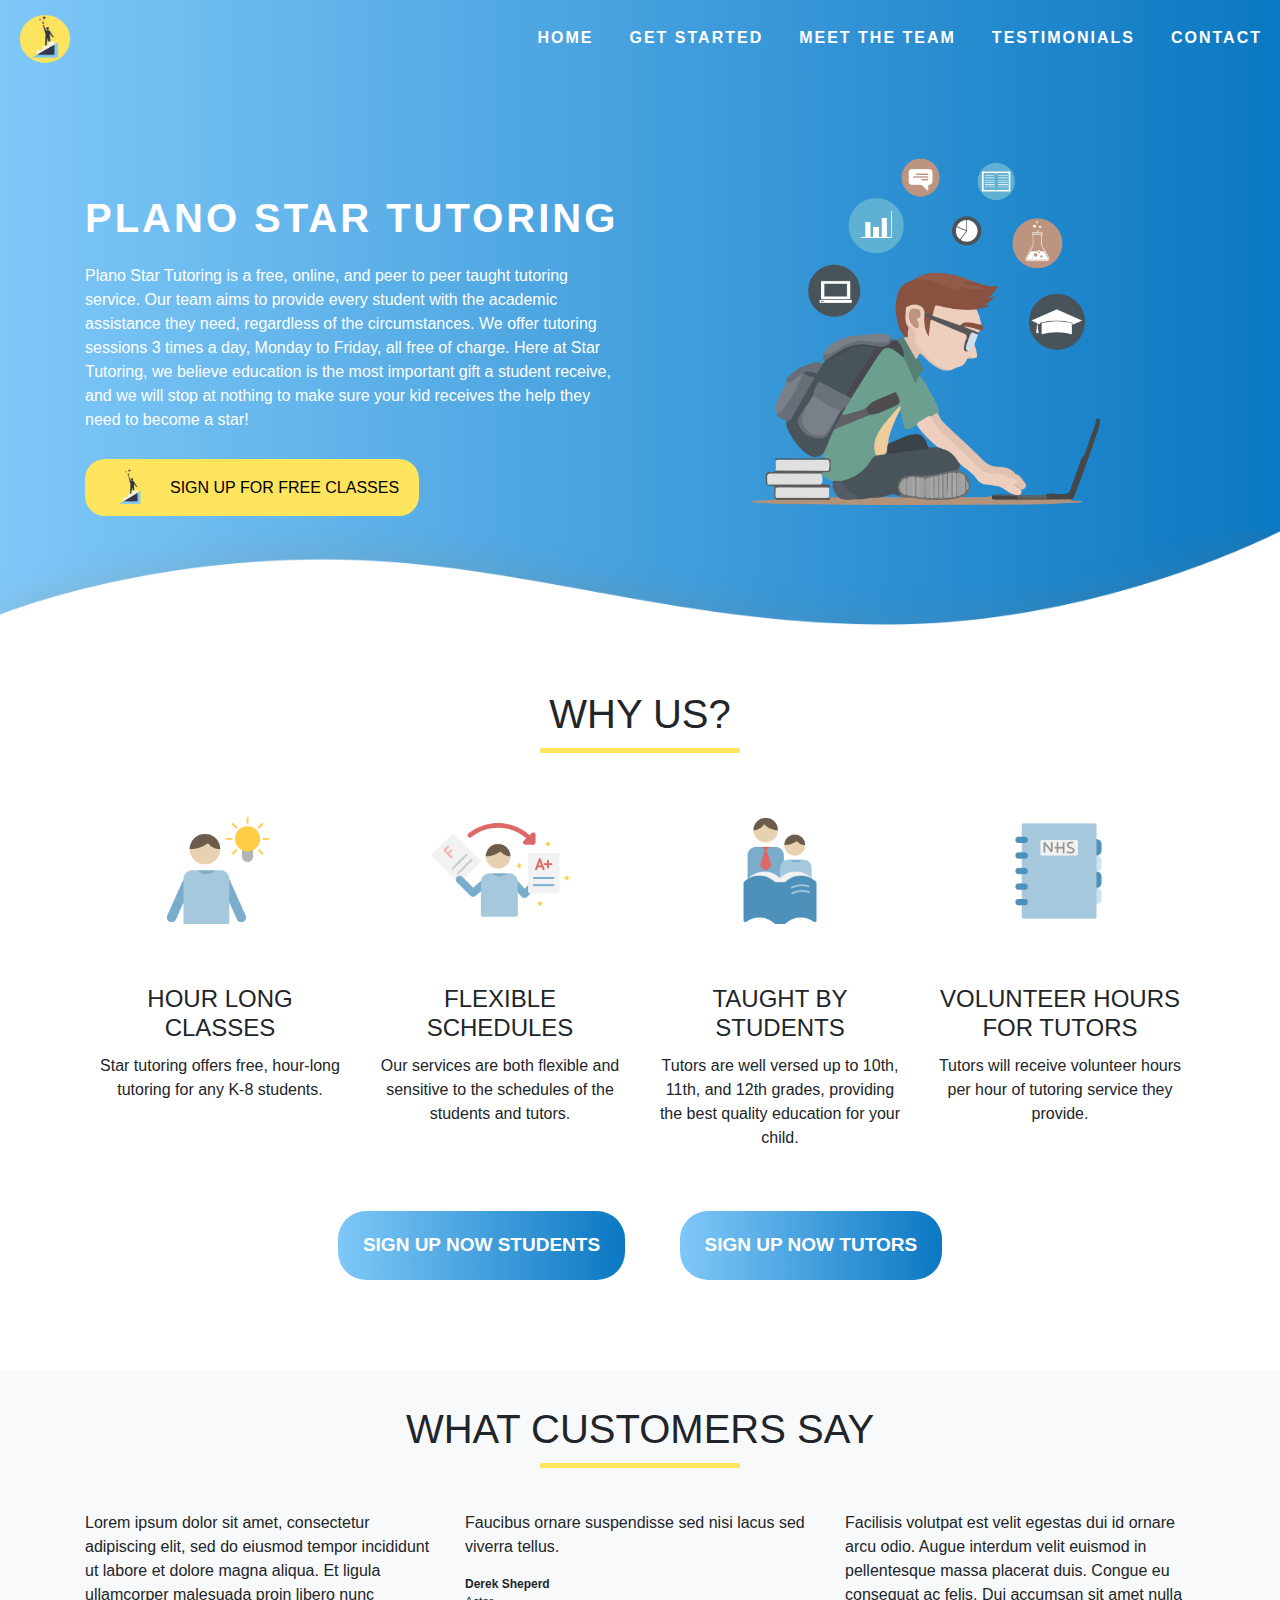
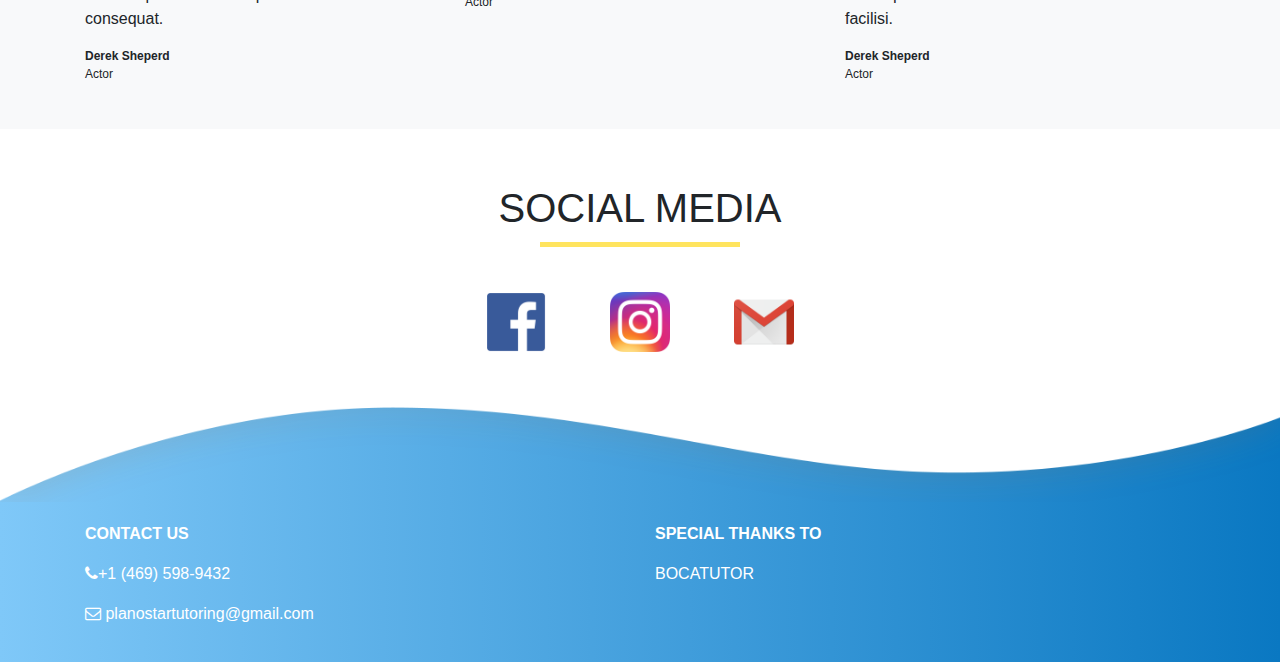
==== commit c1b4a4c7: "minor" ====
--- a/site1/index.html
+++ b/site1/index.html
@@ -242,16 +242,12 @@
 <img src="wave_image_4.png" class="footer-img">
 	<div class="container">
 		<div class="row">
-			<div class="col-md-4 footer-box">
-				<p><b> ANOTHER COLUMN </b></p>
-				<!--<img src="f_favicon_transparent.png"> <p style="display:inline-block; font-size: 19px; font-weight: 600;"></p>-->
-			</div>
-			<div class="col-md-4 footer-box">
+			<div class="col-md footer-box">
 				<p><b>CONTACT US</b></p>
 				<p><i class="fa fa-phone"></i>+1 (469) 598-9432</p>
 				<p><i class="fa fa-envelope-o"></i><a href="mailto:planostartutoring@gmail.com"> planostartutoring@gmail.com</a></p>
 			</div>
-			<div class="col-md-4 footer-box">
+			<div class="col-md footer-box">
 				<p><b>SPECIAL THANKS TO</b></p>
 				<p><a href="https://bocatutor.me">BOCATUTOR</a></p>
 			</div>
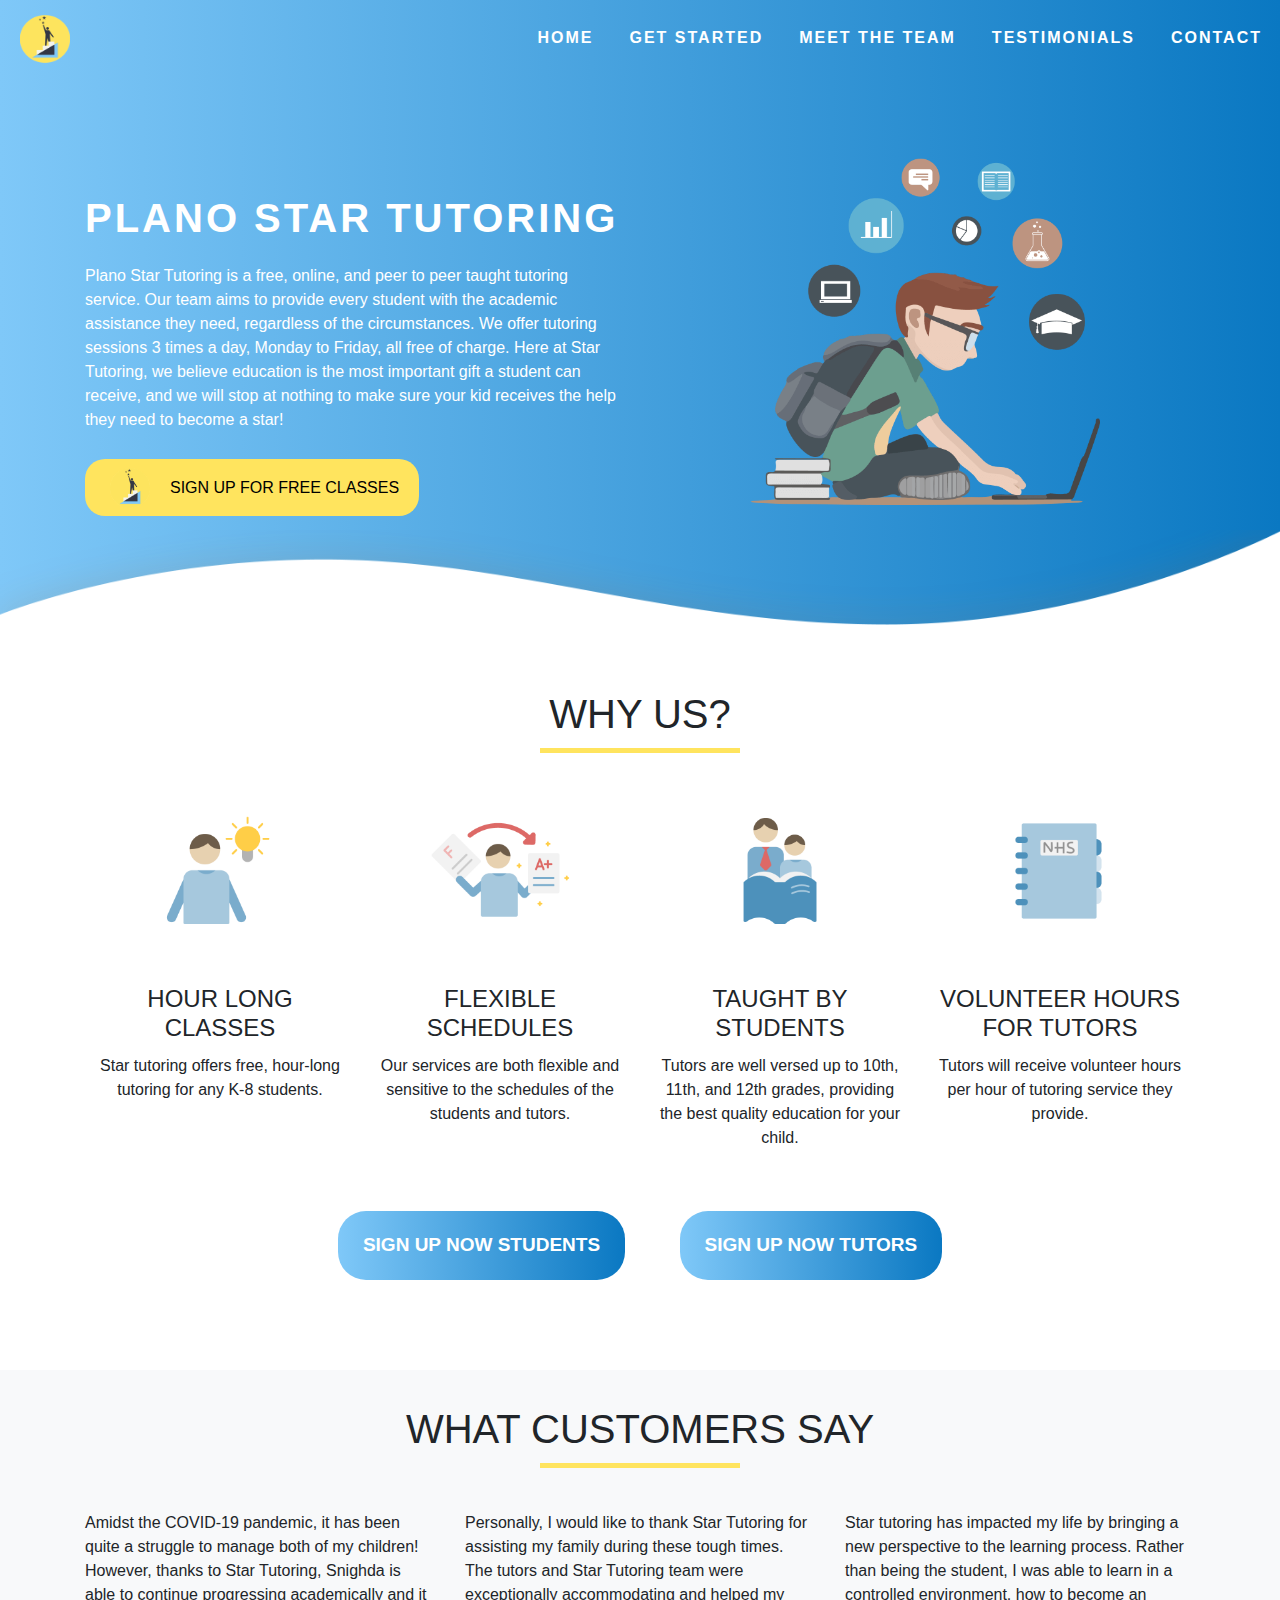
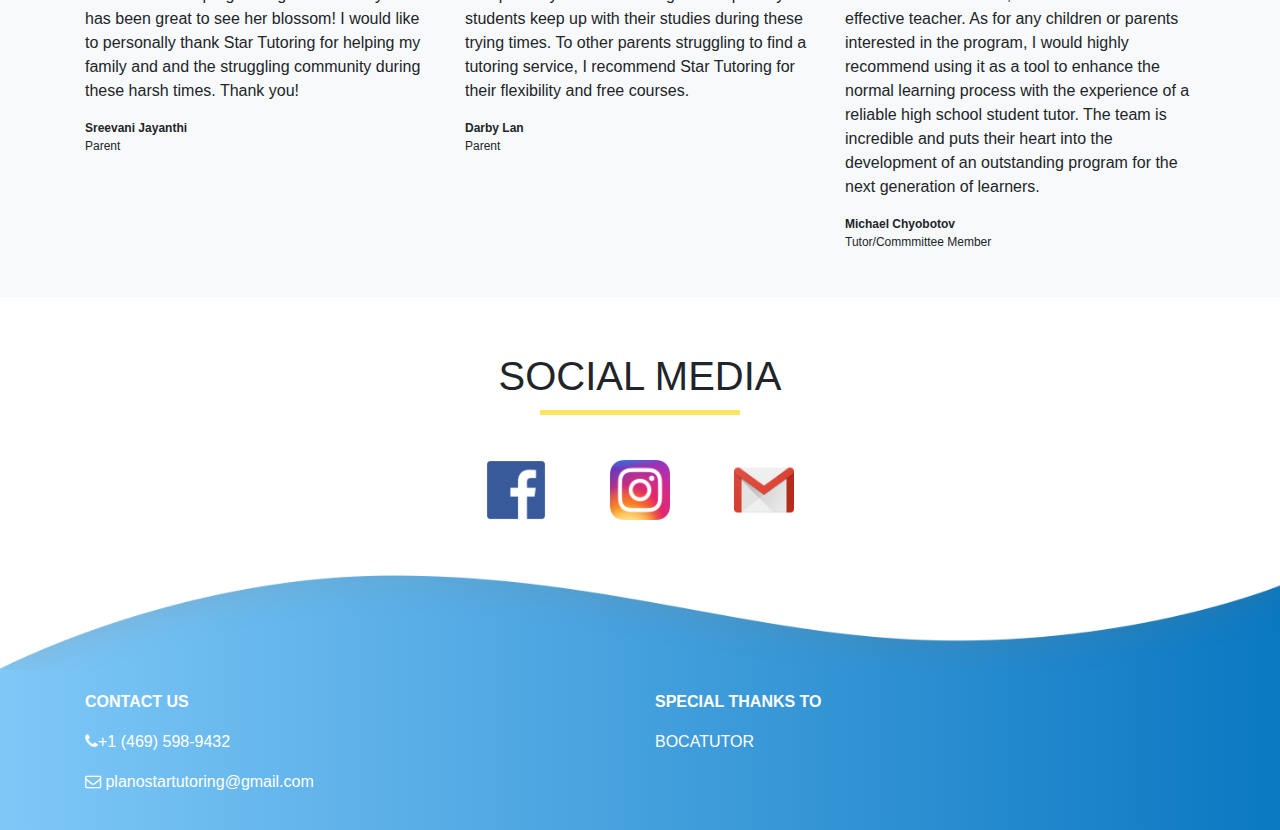
==== commit be7610cd: "minor" ====
--- a/site1/index.html
+++ b/site1/index.html
@@ -48,7 +48,7 @@
 		<div class="row">
 		<div class="col-md-6">
 			<p class="promo-title">PLANO STAR TUTORING</p>
-			<p> Plano Star Tutoring is a free, online, and peer to peer taught tutoring service. Our team aims to provide every student with the academic assistance they need, regardless of the circumstances. We offer tutoring sessions 3 times a day, Monday to Friday, all free of charge. Here at Star Tutoring, we believe education is the most important gift a student receive, and we will stop at nothing to make sure your kid receives the help they need to become a star!</p>
+			<p> Plano Star Tutoring is a free, online, and peer to peer taught tutoring service. Our team aims to provide every student with the academic assistance they need, regardless of the circumstances. We offer tutoring sessions 3 times a day, Monday to Friday, all free of charge. Here at Star Tutoring, we believe education is the most important gift a student can receive, and we will stop at nothing to make sure your kid receives the help they need to become a star!</p>
 			<div id="signup">
 			<a href="https://forms.gle/AvK1aUkBKzToAaWbA" target="_blank"><img src="f_favicon_transparent.png" class="play-btn">SIGN UP FOR FREE CLASSES</a>
 		</div>
@@ -211,16 +211,16 @@
 			<h1 class="title text-center"> WHAT CUSTOMERS SAY </h1>
 			<div class="row">
 			<div class="col-md-4 testimonials">
-				<p> Lorem ipsum dolor sit amet, consectetur adipiscing elit, sed do eiusmod tempor incididunt ut labore et dolore magna aliqua. Et ligula ullamcorper malesuada proin libero nunc consequat.</p>
-				<p class="details"><b> Derek Sheperd</b><br> Actor</p>
+				<p> Amidst the COVID-19 pandemic, it has been quite a struggle to manage both of my children! However, thanks to Star Tutoring, Snighda is able to continue progressing academically and it has been great to see her blossom! I would like to personally thank Star Tutoring for helping my family and and the struggling community during these harsh times. Thank you!</p>
+				<p class="details"><b> Sreevani Jayanthi</b><br> Parent</p>
 			</div>
 			<div class="col-md-4 testimonials">
-				<p> Faucibus ornare suspendisse sed nisi lacus sed viverra tellus.</p>
-				<p class="details"><b> Derek Sheperd</b><br> Actor</p>
+				<p> Personally, I would like to thank Star Tutoring for assisting my family during these tough times. The tutors and Star Tutoring team were exceptionally accommodating and helped my students keep up with their studies during these trying times. To other parents struggling to find a tutoring service, I recommend Star Tutoring for their flexibility and free courses. </p>
+				<p class="details"><b> Darby Lan</b><br> Parent</p>
 			</div>
 			<div class="col-md-4 testimonials">
-				<p> Facilisis volutpat est velit egestas dui id ornare arcu odio. Augue interdum velit euismod in pellentesque massa placerat duis. Congue eu consequat ac felis. Dui accumsan sit amet nulla facilisi. </p>
-				<p class="details"><b> Derek Sheperd</b><br> Actor</p>
+				<p> Star tutoring has impacted my life by bringing a new perspective to the learning process. Rather than being the student, I was able to learn in a controlled environment, how to become an effective teacher. As for any children or parents interested in the program, I would highly recommend using it as a tool to enhance the normal learning process with the experience of a reliable high school student tutor. The team is incredible and puts their heart into the development of an outstanding program for the next generation of learners. </p>
+				<p class="details"><b> Michael Chyobotov</b><br> Tutor/Commmittee Member</p>
 			</div>
 		</div>
 		</div>
@@ -230,9 +230,9 @@
 	<div class="container text-center">
 		<h1 class="title text-center"> SOCIAL MEDIA </h1>
 		<div class="social-icons">
-			<a href="#"><img src="facebook.png"></a>
-			<a href="https://www.instagram.com/planostartutoring/"><img src="instagram.png"></a>
-			<a href="mailto:planostartutoring@gmail.com"><img src="gmail.png"></a>
+			<a href="https://www.facebook.com/planostartutoring/" target="_blank"><img src="facebook.png"></a>
+			<a href="https://www.instagram.com/planostartutoring/" target="_blank"><img src="instagram.png"></a>
+			<a href="mailto:planostartutoring@gmail.com" target="_blank"><img src="gmail.png"></a>
 		</div>
 	</div>
 </section>
--- a/site1/style.css
+++ b/site1/style.css
@@ -41,7 +41,7 @@
 }
 .fa-bars{
 	color: #ffe45e; 
-	font-size: 30px !important;
+	font-size: 40px !important;
 }
 .navbar-toggler
 {
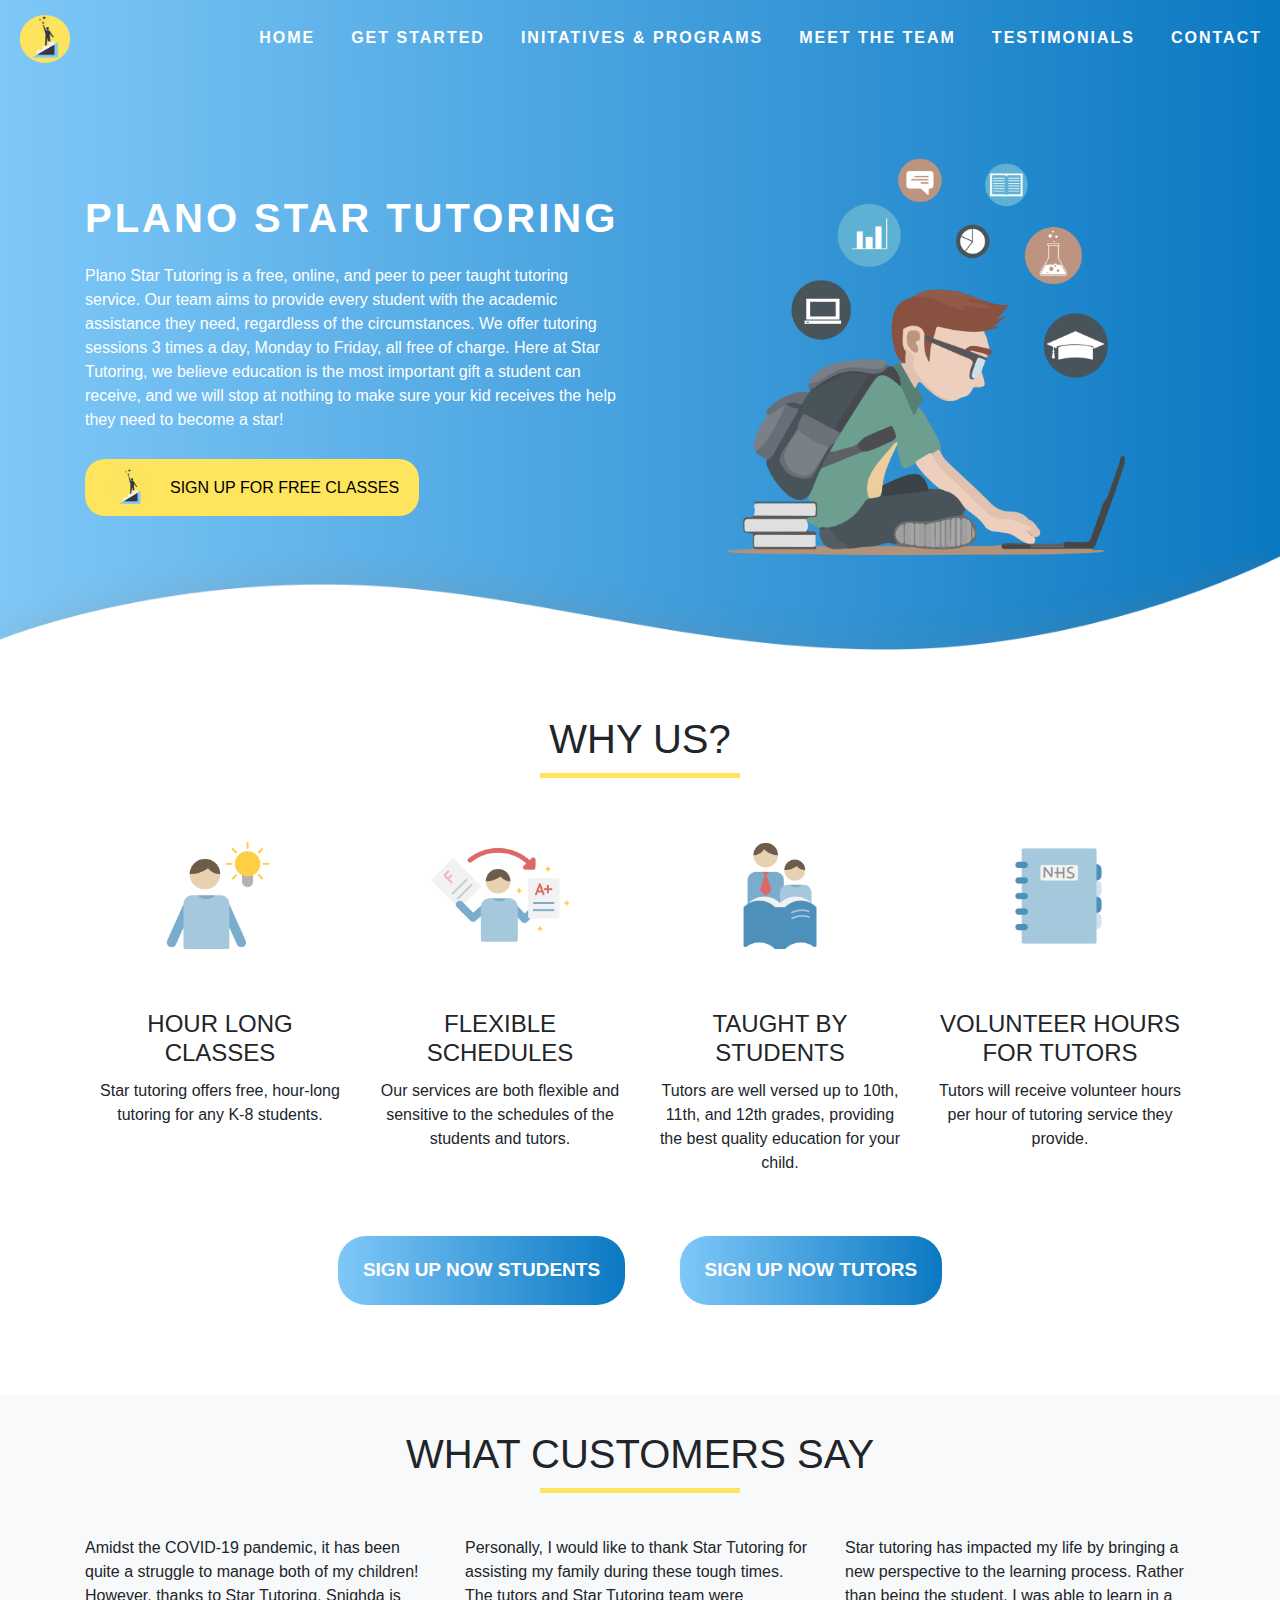
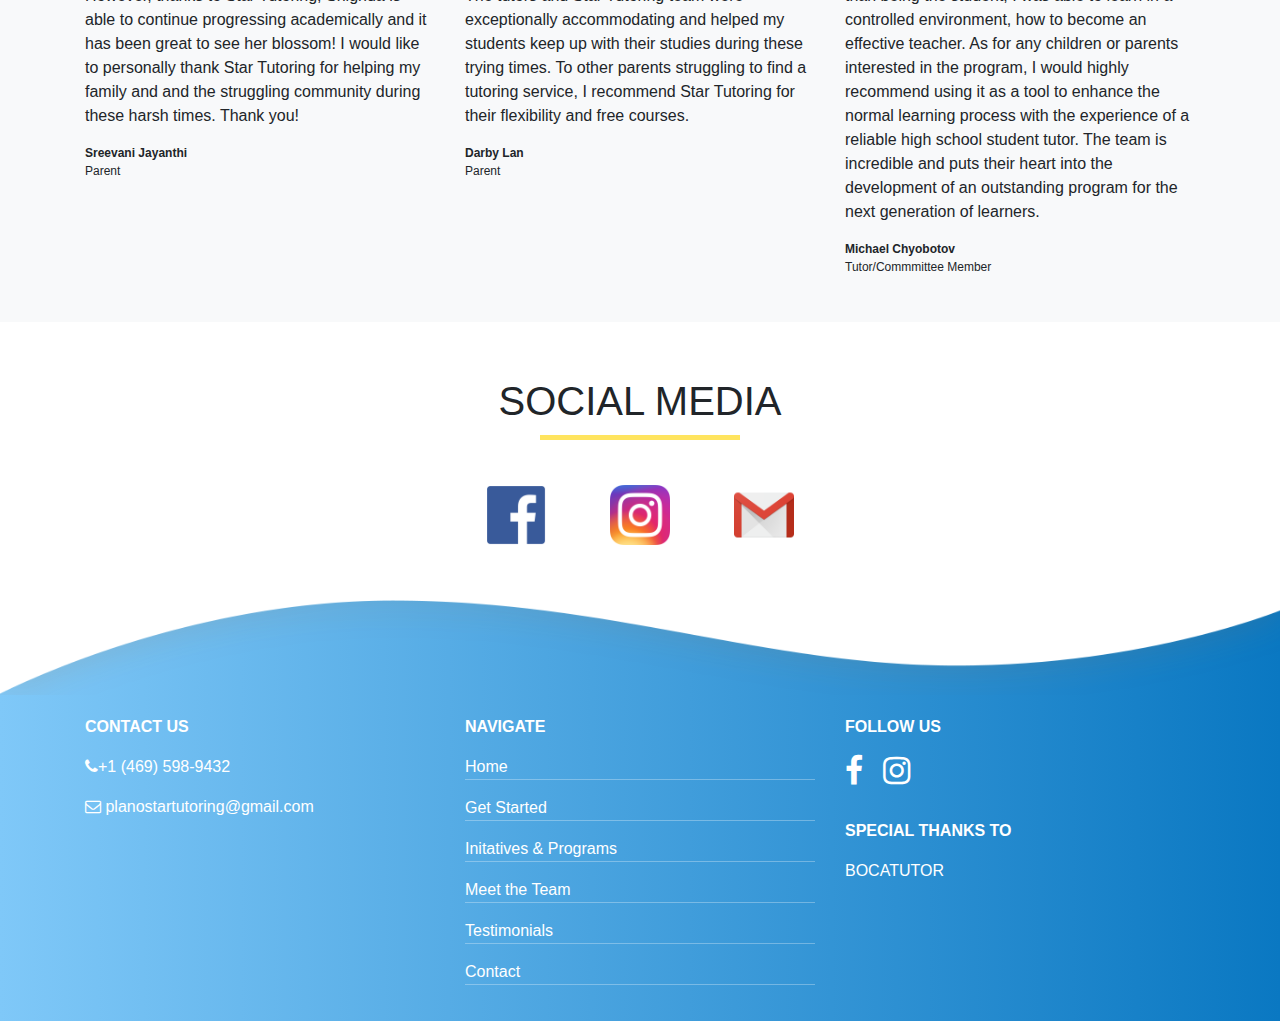
==== commit ef2b3dd1: "coming soon page" ====
--- a/site1/index.html
+++ b/site1/index.html
@@ -24,11 +24,9 @@
       		<li class="nav-item">
         	<a class="nav-link" href="#services">GET STARTED</a>
       		</li>
-      		<!--
-      		<li class="nav-item">
-        	<a class="nav-link" href="#">STUDENTS</a>
-      		</li>
-      	-->
+      		<li class="nav-item">
+        	<a class="nav-link" href="initatives.html">INITATIVES & PROGRAMS</a>
+      		</li>
       		<li class="nav-item">
         	<a class="nav-link" href="meet_the_team.html">MEET THE TEAM</a>
       		</li>
@@ -54,7 +52,7 @@
 		</div>
 		</div>
 		<div class="col-md text-center">
-		<img src="banner_pic.png" width="350px" class="banner_pic"> 
+		<img src="banner_pic.png" width="400px" class="banner_pic"> 
 		</div>
 		</div>
 		</div>
@@ -244,10 +242,22 @@
 		<div class="row">
 			<div class="col-md footer-box">
 				<p><b>CONTACT US</b></p>
-				<p><i class="fa fa-phone"></i>+1 (469) 598-9432</p>
+				<p><i class="fa fa-phone"></i><a href="tel://4695989432">+1 (469) 598-9432</p>
 				<p><i class="fa fa-envelope-o"></i><a href="mailto:planostartutoring@gmail.com"> planostartutoring@gmail.com</a></p>
 			</div>
 			<div class="col-md footer-box">
+				<p><b>NAVIGATE</b><p>
+				<p class="segment-two"><a href="index.html">Home</a></p>
+				<p class="segment-two"><a href="#services">Get Started</a></p>
+				<p class="segment-two"><a href="initatives.html">Initatives & Programs</a></p>
+				<p class="segment-two"><a href="meet_the_team.html">Meet the Team</a></p>
+				<p class="segment-two"><a href="#testimonials">Testimonials</a></p>
+				<p class="segment-two"><a href="#social-media">Contact</a></p>
+			</div>
+			<div class="col-md footer-box">
+				<p><b>FOLLOW US </b></p>
+				<a style="padding-right: 1rem; padding-bottom: 2rem; font-size:2rem;" href="https://www.facebook.com/planostartutoring/" target="_blank" class="fa fa-facebook"></a>	
+				<a style="padding-right: 1rem; padding-bottom: 2rem; font-size:2rem;" href="https://www.instagram.com/planostartutoring/" target="_blank"class="fa fa-instagram"></a>
 				<p><b>SPECIAL THANKS TO</b></p>
 				<p><a href="https://bocatutor.me">BOCATUTOR</a></p>
 			</div>
--- a/site1/style.css
+++ b/site1/style.css
@@ -285,8 +285,13 @@
 	text-decoration: none; 
 	color: #fff;
 }
+.segment-two{
+	border-bottom: 1px solid rgba(255,255,255,0.3);
+}
 .footer-box a:hover{
 	font-weight: bold;
+	color: #333745 !important;
+	text-decoration: none !important;
 }
 
 /** sliding in text on meet the team**//*
@@ -420,3 +425,72 @@
 	margin-top: 20px; 
 }
 
+/**initiatives temp**/
+.wrapper {
+	margin: 50px auto;
+	border-radius: 10px; 
+	padding-top: 30px; 
+	padding-bottom: 10px; 
+	box-shadow: 0 0 40px 2px rgba(51, 55, 69, 0.5); 
+}
+.feature-box{
+	padding-top: 0;
+	padding-left: 30px;
+	padding-right: 30px;
+	padding-bottom: 0;
+
+}
+.feature-box h1{
+	margin-top: 10%; 
+	font-size: 25px;
+	font-style: italic;
+	font-weight: 600; 
+	letter-spacing: 3px;
+	color: #333745;
+	padding-bottom: 0;
+
+}
+.feature-box p{
+	margin: 50px auto; 
+	padding: 0;
+	color: #555;
+	letter-spacing: 2px; 
+	font-size: 12px; 
+	text-align: left;
+}
+
+.feature-box a:hover{
+	text-decoration: none !important; 
+
+}
+
+.feature-image{
+	width: 100%; 
+	padding: 40px; 
+}
+
+ }
+.wave-img{
+	width: 100%; 
+	position: absolute;
+	display: block; 
+}
+.feature-box ul{
+	list-style-type: none;
+	color: #555;
+	letter-spacing: 2px; 
+	font-size: 12px; 
+}
+.text-center{
+	text-align: center; 
+}
+.bullet{
+    display: list-item;                                                  
+    list-style-type: disc;       
+    list-style-position: inside; 
+    color: #555;
+	letter-spacing: 2px; 
+	font-size: 12px; 
+	padding-top: 0 !important;
+}
+
